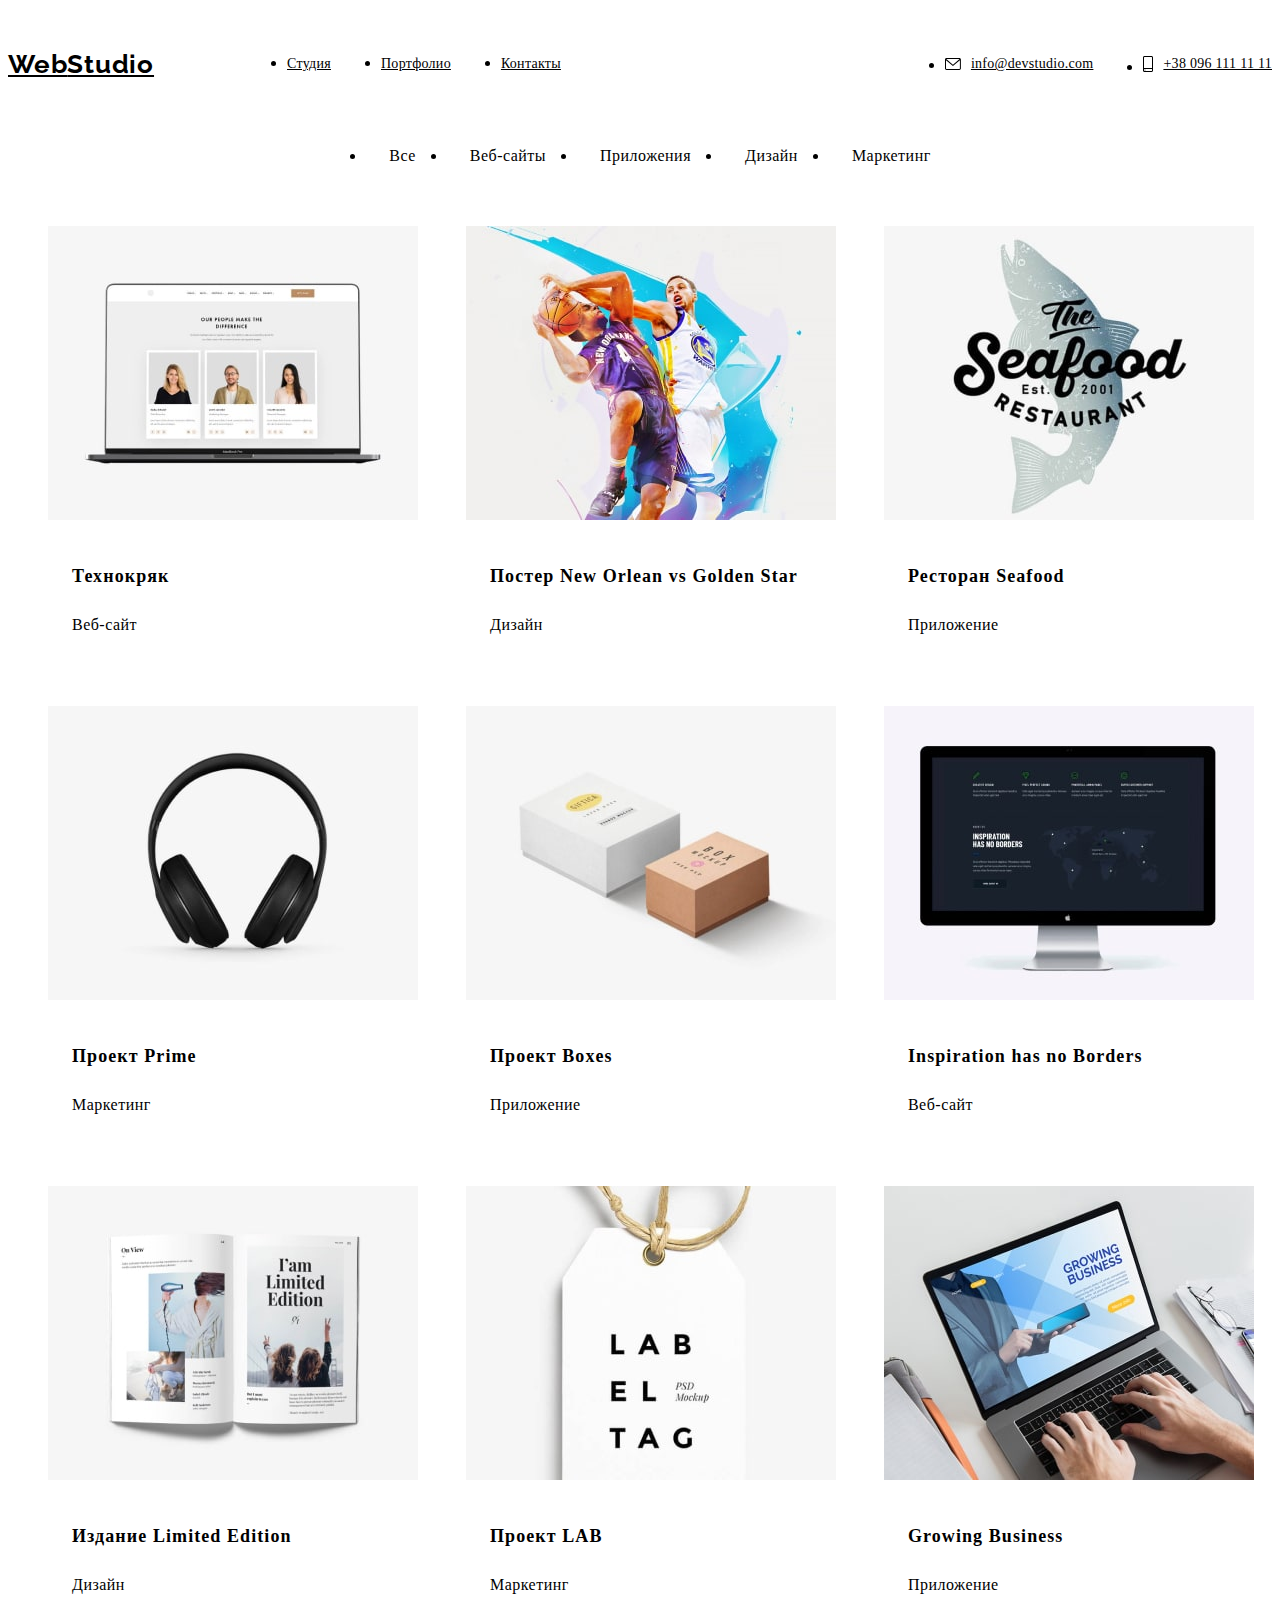
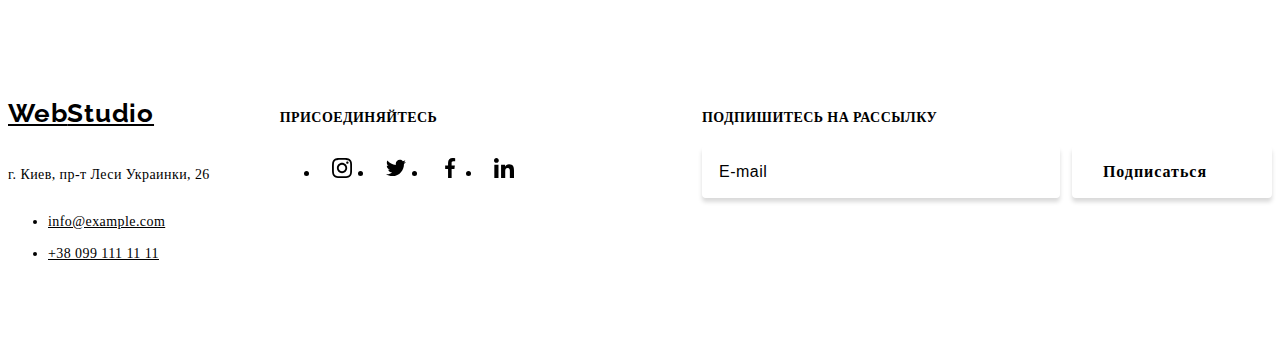
==== portfolio.html @ c26b5e35 "SASS" ====
<!DOCTYPE html>
<html lang="ru">
<head>
    <meta charset="UTF-8">
    <meta http-equiv="X-UA-Compatible" content="IE=edge">
    <meta name="viewport" content="width=device-width, initial-scale=1.0">
    <title>Document</title>
    <link rel="preconnect" href="https://fonts.googleapis.com">
    <link rel="preconnect" href="https://fonts.gstatic.com" crossorigin>
    <link href="https://fonts.googleapis.com/css2?family=Raleway:wght@700&family=Roboto:wght@400;500;700;900&display=swap"
        rel="stylesheet">
    <link href="https://cdnjs.cloudflare.com/ajax/libs/modern-normalize/1.1.0/modern-normalize.min.css"
        integrity="sha512-wpPYUAdjBVSE4KJnH1VR1HeZfpl1ub8YT/NKx4PuQ5NmX2tKuGu6U/JRp5y+Y8XG2tV+wKQpNHVUX03MfMFn9Q=="
        crossorigin="anonymous" referrerpolicy="no-referrer" rel="stylesheet"/>
    <link rel="stylesheet" href="./css/styles.css">
</head>
<body>
    <!--                header portfolio                  -->
    <header class="page-header">
        <div class="container main-nav">
            <nav class="nav">
                <a class="logo link" href="./index.html">Web<span class="logo-header">Studio</span></a>
                <ul class="site-nav list">
                    <li class="item">
                        <a href="./index.html" class="link site-nav-link">Студия</a>
                    </li>
                    <li class="item">
                        <a href="./portfolio.html" class="link site-nav-link current">Портфолио</a>
                    </li>
                    <li class="item">
                        <a href="" class="link site-nav-link">Контакты</a>
                    </li>
                </ul>
            </nav>
            <ul class="contact list">
                <li class="item">
                    <a href="mailto:info@devstudio.com" class="contact-link link">
                        <svg class="contact-icon" width="16" height="12">
                            <use href="./images/icons.svg#icon-envelope"></use>
                        </svg> info@devstudio.com
                    </a>
                </li>
                <li class="item">
                    <a href="tel:+380961111111" class="contact-link link">
                        <svg class="contact-icon" width="10" height="16">
                            <use href="./images/icons.svg#icon-smartphone"></use>
                        </svg> +38 096 111 11 11
                    </a>
                </li>
            </ul>
        </div>
    </header>
    <!--                   portfolio                       -->
    <main>
        <section class="section portfolio">
            <div class="container btn">
            <ul class="buttons-list list">
                <li class="buttons-item">
                    <button type="button" class="button">Все</button>
                </li>
                <li class="buttons-item">
                    <button type="button" class="button">Веб-сайты</button>
                </li>
                <li class="buttons-item">
                    <button type="button" class="button">Приложения</button>
                </li>
                <li class="buttons-item">
                    <button type="button" class="button">Дизайн</button>
                </li>
                <li class="buttons-item">
                    <button type="button" class="button">Маркетинг</button>
                </li>
            </ul>
            <ul class="portfolio-list list">
                <li class="portfolio-item">
                    <div class="portfolio-thumb">
                        <img class="photo-portfolio" src="./images/portfolio-img-1.jpg" alt="открыт сайт на экране ноутбука" width="370"
                            height="294">
                        <p class="portfolio-label">Технокряк это современная площадка 
                            распространения коронавируса. Компании используют эту платформу 
                            для цифрового шпионажа и атак на защищённые сервера конкурентов.</p>
                    </div>
                    <div class="portfolio-card">
                        <h3 class="portfolio-title">Технокряк</h3>
                        <p class="portfolio-text">Веб-сайт</p>
                    </div>
                </li>
                <li class="portfolio-item">
                    <div class="portfolio-thumb">
                        <img class="photo-portfolio" src="./images/portfolio-img-2.jpg" alt="игра в баскетбол" width="370" height="294">
                        <p class="portfolio-label">Технокряк это современная площадка
                            распространения коронавируса. Компании используют эту платформу
                            для цифрового шпионажа и атак на защищённые сервера конкурентов.</p>
                    </div>
                    <div class="portfolio-card">
                        <h3 class="portfolio-title">Постер New Orlean vs Golden Star</h3>
                        <p class="portfolio-text">Дизайн</p>
                    </div>
                </li>
                <li class="portfolio-item">
                    <div class="portfolio-thumb">
                        <img class="photo-portfolio" src="./images/portfolio-img-3.jpg" alt="логотип ресторана" width="370" height="294">
                        <p class="portfolio-label">Технокряк это современная площадка
                            распространения коронавируса. Компании используют эту платформу
                            для цифрового шпионажа и атак на защищённые сервера конкурентов.</p>
                    </div>
                    <div class="portfolio-card">
                        <h3 class="portfolio-title">Ресторан Seafood</h3>
                        <p class="portfolio-text">Приложение</p>
                    </div>
                </li>
                <li class="portfolio-item">
                    <div class="portfolio-thumb">
                        <img class="photo-portfolio" src="./images/portfolio-img-4.jpg" alt="наушники" width="370" height="294">
                        <p class="portfolio-label">Технокряк это современная площадка
                            распространения коронавируса. Компании используют эту платформу
                            для цифрового шпионажа и атак на защищённые сервера конкурентов.</p>
                    </div>
                    <div class="portfolio-card">
                        <h3 class="portfolio-title">Проект Prime</h3>
                        <p class="portfolio-text">Маркетинг</p>
                    </div>
                </li>
                <li class="portfolio-item">
                    <div class="portfolio-thumb">
                        <img class="photo-portfolio" src="./images/portfolio-img-5.jpg" alt="два бокса" width="370" height="294">
                        <p class="portfolio-label">Технокряк это современная площадка
                            распространения коронавируса. Компании используют эту платформу
                            для цифрового шпионажа и атак на защищённые сервера конкурентов.</p>
                    </div>
                    <div class="portfolio-card">
                        <h3 class="portfolio-title">Проект Boxes</h3>
                        <p class="portfolio-text">Приложение</p>
                    </div>
                </li>
                <li class="portfolio-item">
                    <div class="portfolio-thumb">
                        <img class="photo-portfolio" src="./images/portfolio-img-6.jpg" alt="монитор компьютера" width="370" height="294">
                        <p class="portfolio-label">Технокряк это современная площадка
                            распространения коронавируса. Компании используют эту платформу
                            для цифрового шпионажа и атак на защищённые сервера конкурентов.</p>
                    </div>
                    <div class="portfolio-card">
                        <h3 class="portfolio-title">Inspiration has no Borders</h3>
                        <p class="portfolio-text">Веб-сайт</p>
                    </div>
                </li>
                <li class="portfolio-item">
                    <div class="portfolio-thumb">
                        <img class="photo-portfolio" src="./images/portfolio-img-7.jpg" alt="разворот журнала" width="370" height="294">
                        <p class="portfolio-label">Технокряк это современная площадка
                            распространения коронавируса. Компании используют эту платформу
                            для цифрового шпионажа и атак на защищённые сервера конкурентов.</p>
                    </div>
                   <div class="portfolio-card">
                        <h3 class="portfolio-title">Издание Limited Edition</h3>
                        <p class="portfolio-text">Дизайн</p>
                   </div>
                </li>
                <li class="portfolio-item">
                    <div class="portfolio-thumb">
                        <img class="photo-portfolio" src="./images/portfolio-img-8.jpg" alt="бирка" width="370" height="294">
                        <p class="portfolio-label">Технокряк это современная площадка
                            распространения коронавируса. Компании используют эту платформу
                            для цифрового шпионажа и атак на защищённые сервера конкурентов.</p>
                    </div>
                    <div class="portfolio-card">
                        <h3 class="portfolio-title">Проект LAB</h3>
                        <p class="portfolio-text">Маркетинг</p>
                    </div>
                </li>
                <li class="portfolio-item">
                    <div class="portfolio-thumb">
                        <img class="photo-portfolio" src="./images/portfolio-img-9.jpg" alt="работа на ноутбуке" width="370" height="294">
                        <p class="portfolio-label">Технокряк это современная площадка
                            распространения коронавируса. Компании используют эту платформу
                            для цифрового шпионажа и атак на защищённые сервера конкурентов.</p>
                    </div>
                    <div class="portfolio-card">
                        <h3 class="portfolio-title">Growing Business</h3>
                        <p class="portfolio-text">Приложение</p>
                   </div>
                </li>
            </ul>
            </div>
        </section>
    </main>
    <!--                  footer                      -->
    <footer class="footer">
        <div class="container footer-container">
            <div class="footer-box">
                <a href="./index.html" class="logo footers link">Web<span class="logo-footer">Studio</span></a>
                <address class="address">
                    <p>г. Киев, пр-т Леси Украинки, 26</p>
                    <ul class="list">
                        <li class="address-item">
                            <a href="mailto:info@example.com" class="link"> info@example.com</a>
                        </li>
                        <li class="address-item">
                            <a href="tel:+380991111111" class="link"> +38 099 111 11 11</a>
                        </li>
                    </ul>
                </address>
            </div>
            <div>
                <h3 class="footer-title">присоединяйтесь</h3>
                <ul class="footer-list list">
                    <li class="footer-item">
                        <a href="" class="footer-link link">
                            <svg class="footer-icon">
                                <use href="./images/icons.svg#icon-instagram"></use>
                            </svg>
                        </a>
                    </li>
                    <li class="footer-item">
                        <a href="" class="footer-link link">
                            <svg class="footer-icon">
                                <use href="./images/icons.svg#icon-twitter"></use>
                            </svg>
                        </a>
                    </li>
                    <li class="footer-item">
                        <a href="" class="footer-link link">
                            <svg class="footer-icon">
                                <use href="./images/icons.svg#icon-facebook"></use>
                            </svg>
                        </a>
                    </li>
                    <li class="footer-item">
                        <a href="" class="footer-link link">
                            <svg class="footer-icon">
                                <use href="./images/icons.svg#icon-linkedin"></use>
                            </svg>
                        </a>
                    </li>
                </ul>
            </div>
            <div class="footer-form">
                <h3 class="footer-title">Подпишитесь на рассылку</h3>
                <form class="footer-mail-form">
                    <label for="mail">
                        <input type="email" name="mail" id="mail" placeholder="E-mail" class="footer-input">
                    </label>
                    <button type="submit" class="hero-button btn-send">Подписаться
                        <svg class="footer-mail-icon">
                            <use href="./images/icons.svg#icon-send"></use>
                        </svg>
                    </button>
                </form>
            </div>
        </div>
    </footer>

    <script src="./js/modal.js"></script>
</body>
</html>
---- css/styles.css ----
/*          my reset list             */





/* ------------------- main-nav ------------------- */

.page-header{
    border-bottom: 1px solid var(--line-color);
}

.main-nav{
    display: flex;
}

.nav{
    display: flex;
    align-items: center;
}
 
/* -------------------logo styles------------------- */

.logo{
    color: var(--accent-color);
    font-family: Raleway;
    font-weight: 700;
    font-size: 26px;
    line-height: 1.19;
    letter-spacing: 0.03em;
}

.nav .logo {
   margin-right: 93px; 
}

.logo-header{
    color: var(--logo-header-color);
}

/* --------------------site nav----------------------*/

.site-nav{
    display: flex;
}

.site-nav .item:not(:last-child){
    margin-right: 50px;
}

.site-nav-link{
    position: relative;
    display: block;
    padding-top: 32px;
    padding-bottom: 32px;

    color: var(--main-title-color);
    font-weight: 500;
    font-size: 14px;
    line-height: 1.14;
    letter-spacing: 0.02em;
    transition: color 250ms cubic-bezier(0.4, 0, 0.2, 1);
}

.site-nav-link:hover, 
.site-nav-link:focus{
    color:var(--accent-color);

}

.current::after{
    content: "";
    width: 100%;
    height: 4px;
    display: block;
    position: absolute;
    background-color: var(--accent-color);
    border-radius: 2px;
    bottom: 0;
    
}
/* --------------------contact------------------- */

.contact{
    display: flex;
    margin-left: auto;
}

.contact .item + .item{
    margin-left: 50px;
}
.contact-link{
    display: flex;
    align-items: center;
    /* display: block; */
    padding-top: 32px;
    padding-bottom: 32px;
    /* text-align: center; */

    color: var(--main-text-color);
    font-weight: 500;
    font-size: 14px;
    line-height: 1.14;
    letter-spacing: 0.02em;
    transition: color 250ms cubic-bezier(0.4, 0, 0.2, 1);
}

.contact-link:hover, 
.contact-link:focus{
    color:var(--accent-color);
}

.contact-icon{
    display: block;
    fill: currentColor;
    margin-right: 10px;
    transition: color 250ms cubic-bezier(0.4, 0, 0.2, 1);
}

.contact-icon:hover,
.contact-icon:focus{
    color:var(--accent-color);
}

/*--------------------Hero-------------------------- */

.hero{
    background-color:var(--hero-footer-background-color);
    background-image: linear-gradient(
        rgba(47, 48, 58, 0.4),
        rgba(47, 48, 58, 0.4)), 
        url(../images/Img-hero.jpg); 
    background-repeat: no-repeat;
    background-position: center;
    background-size: cover;
    text-align: center;
    padding-top: 200px;
    padding-bottom: 200px;
    max-width: 1600px;
    margin-left: auto;
    margin-right: auto;
}

.hero-title{
    font-weight: 900;
    font-size: 44px;
    line-height: 1.36;
    letter-spacing: 0.06em;
    text-transform: uppercase;
    color: var(--hero-title-color);
    width: 696px;
    margin: 0 auto;
    margin-bottom: 30px;
}

.hero-button{
    font-family: inherit;
    font-weight: 700;
    font-size: 16px;
    line-height: 1.87;
    letter-spacing: 0.06em;
    text-align: center;
    color: var(--second-text-color);
    background: var(--accent-color);
    box-shadow: 0px 4px 4px rgba(0, 0, 0, 0.15);
    border-radius: 4px;
    border: 1px solid transparent;
    min-width: 200px;
    padding: 10px 32px;
    transition: background-color 250ms cubic-bezier(0.4, 0, 0.2, 1);
}

.button, .hero-button{
    cursor: pointer;
}

.hero-button:hover,
.hero-button:focus{
    background-color: #188CE8;
}


/*--------------section benefits (преимущества)---------------- */

.visually-hidden {
    position: absolute;
    white-space: nowrap;
    width: 1px;
    height: 1px;
    overflow: hidden;
    border: 0;
    padding: 0;
    clip: rect(0, 0, 0, 0);
    clip-path: inset(50%);
    margin: -1px;
}

.benefit-list{
    display: flex;
    margin-left: -30px;
}

.benefit-item{
    flex-basis: calc(100%/4 - 30px);
    margin-left: 30px;
}

/* .benefit-item:not(:last-child){
    margin-right: 30px;
} */

.benefit-box{
    display: flex;
    align-items: center;
    justify-content: center;
    max-width: 100%;
    height: 120px;
    
    background: var(--second-background-color);
    border-radius: 4px;
    margin-bottom: 30px;
}

.benefit-icon{
    width: 70px;
    height: 70px;
}

.benefit-title{
    font-weight: 700;
    font-size: 14px;
    line-height: 1.14;
    letter-spacing: 0.03em;
    text-transform: uppercase;
    color: var(--main-title-color);
    margin-bottom: 10px;
}

.benefit-text{
    font-size: 14px;
    line-height: 1.71;
    letter-spacing: 0.03em;
    color: var(--main-text-color);
}

/*----------------------чем занимаемся-------------------- */
.section-work{
    padding-top: 0;
}
.title{
    font-weight: 700;
    font-size: 36px;
    line-height: 1.16;
    text-align: center;
    letter-spacing: 0.03em;
    color: var(--main-title-color);
    margin-bottom: 50px;
}

.work-list{
    display: flex;
    margin-left: -30px;
}

.work-list .item{
    flex-basis: calc(100%/3 - 30px);
    margin-left: 30px;
}

/* .work-list .item + .item{
    margin-left: 30px;
} */

.photo-work{
    display: block;
    max-width: 100%;
}

.work-thumb{
    position: relative;
}

.label-work{
    position: absolute;
    bottom: 0;
    left: 0;

    display: flex;
    font-weight: 700;
    font-size: 14px;
    line-height: 1.14;
    letter-spacing: 0.03em;
    text-transform: uppercase;
    width: 100%;
    height: 70px;
    align-items: center;
    justify-content: center;

    color: var(--second-text-color);
    background-color: rgba(47, 48, 58, 0.8);
    
}

/*----------------------section our team--------------------- */

.team{
    background-color: var(--second-background-color);
}

.team-list{
    display: flex;
    margin-left: -30px;
}
.team-list .item{
    flex-basis: calc(100%/4 - 30px);
    margin-left: 30px;
    /* flex-basis: 270px; */
    background-color: var(--main-background-color);
    box-shadow: 0px 1px 3px rgba(0, 0, 0, 0.12), 
    0px 1px 1px rgba(0, 0, 0, 0.14), 
    0px 2px 1px rgba(0, 0, 0, 0.2);
    border-radius: 0px 0px 4px 4px;
}

/* .team-list .item + .item{
    margin-left: 30px;
} */

.photo-team{
    display: block;
    max-width: 100%;
}

.team-card{
    display: block;
    padding: 30px 15px;
    border: 1px solid var(--border-card-color);
    border-top: none;
}

.team-title{
    font-weight: 500;
    font-size: 16px;
    line-height: 1.18;
    text-align: center;
    letter-spacing: 0.03em;
    color: var(--main-title-color);
    margin-bottom: 10px;
}

.team-text{
    font-size: 16px;
    line-height: 1.18;
    text-align: center;
    letter-spacing: 0.03em;
    color: var(--main-text-color);
    margin-bottom: 16px;
}

.social-list{
    display: flex;
    align-items: center;
    justify-content: center;
}

.social-item{
    display: flex;
}

.social-item:not(:last-child){
    margin-right: 10px;
}

.social-link{
    display: flex;
    align-items: center;
    justify-content: center;
    width: 44px;
    height: 44px;
    background-color: var(--main-background-color);
    color: var(--icon-link-color);
    border-radius: 50%;
    transition: background-color 250ms cubic-bezier(0.4, 0, 0.2, 1);
}

.social-link:hover, 
.social-link:focus{
    background-color:var(--accent-color);
}

.social-icon{
    display: block;
    fill: currentColor;
    width: 20px;
    height: 20px;
    transition: color 250ms cubic-bezier(0.4, 0, 0.2, 1);
}

.social-link:hover .social-icon, 
.social-link:focus .social-icon{
    color: var(--second-text-color);
}

/*------------------------clients------------------------*/

.client-list{
    display: flex;
}

.client-item:not(:last-child){
    margin-right: 30px;
}

.client-link{
    box-sizing: border-box;
    display: flex;
    align-items: center;
    justify-content: center;
    width: 170px;
    height: 92px;
    
    color: var(--icon-link-color);
    border: 1px solid var(--icon-link-color);
    border-radius: 4px;
    transition: border-color 250ms cubic-bezier(0.4, 0, 0.2, 1);
}

.client-link:hover, 
.client-link:focus{
    border-color: var(--accent-color);
}

.client-icon{
    display: block;
    width: 106px;
    height: 60px;
    fill: currentColor;
    transition: color 250ms cubic-bezier(0.4, 0, 0.2, 1);
}

.client-link:hover .client-icon, 
.client-link:focus .client-icon{
    color: var(--accent-color);
}

/*------------------------portfolio--------------------- */

.buttons-list{
    display: flex;
    justify-content: center;
    margin-bottom: 50px;
}

.buttons-item + .buttons-item{
    margin-left: 8px;
}

.button{
    display: inline-block;
    font-family: inherit;
    font-weight: 500;
    font-size: 16px;
    line-height: 1.62;
    text-align: center;
    letter-spacing: 0.03em;
    color: var(--main-title-color);
    background: var(--second-background-color);
    border-radius: 4px;
    padding: 6px 22px;
    border: 1px solid transparent;
    transition: color 250ms cubic-bezier(0.4, 0, 0.2, 1), 
    background-color 250ms cubic-bezier(0.4, 0, 0.2, 1),
    box-shadow 250ms cubic-bezier(0.4, 0, 0.2, 1);
    
}

.button:hover,
.button:focus{
    color: var(--second-text-color);
    background-color: var(--accent-color);
    box-shadow: 0px 3px 1px rgba(0, 0, 0, 0.1), 
    0px 1px 2px rgba(0, 0, 0, 0.08), 
    0px 2px 2px rgba(0, 0, 0, 0.12);
}

.portfolio-list{
    display: flex;
    flex-wrap: wrap;
    margin-left: -30px;
    margin-bottom: -30px;
}

.portfolio-item{
    box-sizing: border-box;
    display: block;
    flex-basis: calc(100%/3 - 30px);
    margin-left: 30px;
    margin-bottom: 30px;

    background-color: var(--main-background-color);
    transition: box-shadow 250ms cubic-bezier(0.4, 0, 0.2, 1);
    
}

.portfolio-item:hover,
.portfolio-item:focus{
    box-shadow: 0px 1px 1px rgba(0, 0, 0, 0.12), 
    0px 4px 4px rgba(0, 0, 0, 0.06), 
    1px 4px 6px rgba(0, 0, 0, 0.16);
}

.photo-portfolio{
    display: block;
    /* width: 370px; */
    max-width: 100%;
}
/* .portfolio-item:nth-child(3n){
    margin-right: 0;
}

.portfolio-item:nth-last-child(-n+3){
    margin-bottom: 0;
} */

.portfolio-card{
    display: block;
    padding: 20px 24px;
    border: 1px solid var(--border-card-color);
    border-top: none;
}

.portfolio-title{
    font-weight: 700;
    font-size: 18px;
    line-height: 2.00;
    letter-spacing: 0.06em;
    color: var(--main-title-color);
    margin-bottom: 4px;
}

.portfolio-text{
    font-size: 16px;
    line-height: 1.87;
    letter-spacing: 0.03em;
    color: var(--main-text-color);
}

.portfolio-thumb{
    position: relative;
    overflow: hidden;

}

.portfolio-label{
    position: absolute;
    top: 0;
    left: 0;
    
    width: 100%;
    height: 100%;
    padding: 63px 24px;

    font-weight: 400px;
    font-size: 18px;
    line-height: 1.56;
    letter-spacing: 0.03em;

    color: var(--second-text-color);
    background-color: rgba(33, 150, 243, 0.9);
    transform: translateY(100%);
    transition: transform 250ms cubic-bezier(0.4, 0, 0.2, 1);

}

.portfolio-item:hover .portfolio-label,
.portfolio-item:focus .portfolio-label{
    transform: translateY(0);

}

/*-------------------------footer------------------------- */
.footer{
    padding-top: 60px;
    padding-bottom: 60px;
    background-color: var(--hero-footer-background-color);
}

.footer-container{
    display: flex;
    align-items: baseline;
}

.footer-box{
    margin-right: 70px;
}

.logo.footers{
    display: inline-block;
    margin-bottom: 20px;
}

.logo-footer{
    color: var(--logo-footer-color);
}

.address{
    font-style: normal;
    font-weight: 400;
    font-size: 14px;
    line-height: 1.71;
    letter-spacing: 0.03em;
    color: var(--second-text-color);
}

.address-item .link{
    display: inline-block;
    font-weight: 400;
    font-size: 14px;
    line-height: 1.71;
    letter-spacing: 0.03em;
    color: var(--mail-tel-footer-color);
    margin-top: 9px;
    transition: color 250ms cubic-bezier(0.4, 0, 0.2, 1);
}

.address-item .link:hover,
.address-item .link:focus{
    color: var(--accent-color);
}

.footer-title{
    font-weight: 700;
    font-size: 14px;
    line-height: 16px;
    letter-spacing: 0.03em;
    text-transform: uppercase;
    color: var(--second-text-color);
    margin-bottom: 20px;
}

.footer-list{
    display: flex;
}

.footer-item:not(:last-child){
    margin-right: 10px;
}

.footer-link{
    display: flex;
    align-items: center;
    justify-content: center;
    width: 44px;
    height: 44px;
    border-radius: 50%;
    background-color: rgba(255, 255, 255, 0.1);
    color: var(--second-text-color);
    transition: background-color 250ms cubic-bezier(0.4, 0, 0.2, 1);

}

.footer-link:hover,
.footer-link:focus{
    background-color: var(--accent-color);
}

.footer-icon{
    display: block;
    width: 20px;
    height: 20px;
    fill: currentColor;
}

.footer-form{
    margin-left: auto;
}

.footer-mail-form{
    display: flex;
    align-items: center;
    justify-content: center;

}

.footer-input{
    display: flex;
    align-items: center;
    box-sizing: border-box;
    min-width: 358px;
    padding: 15px 16px;
    /* outline: none; */
    font-weight: 400;
    font-size: 16px;
    line-height: 1.25;
    letter-spacing: 0.03em;
    color: var(--logo-footer-color);

    background-color: transparent;
    border: 1px solid rgba(255, 255, 255, 0.3);
    border-radius: 4px;
    box-shadow: 0px 4px 4px rgba(0, 0, 0, 0.15);
    transition: border-color 250ms cubic-bezier(0.4, 0, 0.2, 1);
}

.footer-input::placeholder{
    font-weight: 400;
    font-size: 16px;
    line-height: 1.25;
    letter-spacing: 0.03em;
    color: var(--mail-tel-footer-color);

}

.footer-input:focus{
    outline: none;
    border-color: var(--accent-color);
}

.btn-send{
    display: flex;
    align-items: center;
    justify-content: center;
    
    padding: 10px 28px;
    margin-left: 12px;
}

.footer-mail-icon{
    display: block;
    width: 24px;
    height: 24px;
    fill: currentColor;
    
    margin-left: 10px;

}

/* ------------- modal window ---------------------- */

.backdrop{
    position: fixed;
    top: 0;
    left: 0;
    
    width: 100vw;
    height: 100vh;
    background-color: rgba(0, 0, 0, 0.2);
    opacity: 1;
    visibility: visible;
    transition: opacity 350ms cubic-bezier(0.4, 0, 0.2, 1), 
    visibility 350ms cubic-bezier(0.4, 0, 0.2, 1);

}

.is-hidden{
    visibility: hidden;
    opacity: 0;
    pointer-events: none;
}

.backdrop.is-hidden .modal{
    opacity: 0;
    transform: translate(-50%, -50%) scale(0.8);
   
}

.modal{
    position: absolute;
    top: 50%;
    left: 50%;
    transform: translate(-50%, -50%) scale(1);
    transition: transform 300ms cubic-bezier(0.4, 0, 0.2, 1), 
    opacity 350ms cubic-bezier(0.4, 0, 0.2, 1), 
    visibility 350ms cubic-bezier(0.4, 0, 0.2, 1);
    opacity: 1;
    visibility: visible;

    width: 528px;
    min-height: 581px;
    
    background-color: var(--main-background-color);
    box-shadow: 0px 1px 3px rgba(0, 0, 0, 0.12), 
    0px 1px 1px rgba(0, 0, 0, 0.14), 
    0px 2px 1px rgba(0, 0, 0, 0.2);
    border-radius: 4px;

}

.btn-close{
    position: absolute;
    top: 8px;
    right: 8px;

    display: flex;
    align-items: center;
    justify-content: center;
    width: 30px;
    height: 30px;
    color: #000000;
    background-color: transparent;
    border: 1px solid rgba(0, 0, 0, 0.1);
    border-radius: 50%;
    box-sizing: border-box;

}

.modal-close-icon{
    display: block;
    width: 18px;
    height: 18px;
    fill: currentColor;
    cursor: pointer;
    transition: fill 250ms cubic-bezier(0.4, 0, 0.2, 1);

}

.btn-close:hover .modal-close-icon, 
.btn-close:focus .modal-close-icon{
    fill: var(--accent-color);
}

.modal-form{
    padding: 40px;

}

.form-title{
    display: block;
    font-weight: 700;
    font-size: 20px;
    line-height:1.15;
    text-align: center;
    letter-spacing: 0.03em;
    color: var(--main-title-color);
    margin-bottom: 12px;
}

.form-field{
    display: flex;
    flex-direction: column;
    margin-bottom: 10px;

}

.form-input-wrap{
    position: relative;
    
}

.form-field label{
    margin: 0;
    margin-bottom: 5px;
    padding: 0;
    font-weight: 400;
    font-size: 12px;
    line-height: 1.17;
    letter-spacing: 0.01em;
    color: var(--main-text-color);

}

.form-input-wrap input{
    margin: 0;
    padding: 11px 42px;
    width: 100%;
    font-weight: 400;
    font-size: 12px;
    line-height: 1.17;
    letter-spacing: 0.01em;
    color: var(--main-text-color);
    
    border: 1px solid rgba(33, 33, 33, 0.2);
    border-radius: 4px;
    transition: border-color 250ms cubic-bezier(0.4, 0, 0.2, 1);
}

.form-input-wrap input:focus, 
.form-field textarea:focus{
    outline: none;
    border-color: var(--accent-color);
}

.form-icon{
    position: absolute;
    top: 50%;
    left: 12px;
    transform: translateY(-50%);
    display: block;
    width: 18px;
    height: 18px;
    transition: fill 250ms cubic-bezier(0.4, 0, 0.2, 1);
}

.form-input-wrap input:focus + .form-icon{
    fill: var(--accent-color);
}

.form-field textarea{
    padding: 12px 16px;
    margin: 0;
    resize: none;
    font-weight: 400;
    font-size: 12px;
    line-height: 1.17;
    letter-spacing: 0.01em;
    color: var(--main-text-color);

    border: 1px solid rgba(33, 33, 33, 0.2);
    box-sizing: border-box;
    border-radius: 4px;
    transition: border-color 250ms cubic-bezier(0.4, 0, 0.2, 1);
}

.form-field textarea::placeholder{
    font-weight: normal;
    font-size: 12px;
    line-height: 1.17;
    letter-spacing: 0.01em;
    color: rgba(117, 117, 117, 0.5);
}  

.form-comment{
    margin-bottom: 20px;
}
.form-check{
    margin-bottom: 30px;
}

.check-text{
    display: flex;
    align-items: center;
    font-weight: 400;
    font-size: 14px;
    line-height: 1.71;
    letter-spacing: 0.03em;
    color: var(--main-text-color);
    margin-left: 7px;
}

.link-agreement{
    padding: 0;
    margin: 0 4px;
    font-weight: 400;
    font-size: 14px;
    line-height: 1.71;
    letter-spacing: 0.03em;
    color: var(--accent-color);

}

.check-item{
    display: flex;
    align-items: center;
    justify-content: center;

    width: 16px;
    height: 15px;
    border: 2px solid var(--main-title-color);
    border-radius: 2px;
    margin-right: 7px;

    transition: background-color 250ms cubic-bezier(0.4, 0, 0.2, 1);
}

.check-icon{
    fill: var(--second-text-color);
    width: 16px;
    height: 15px;
}

.input-check:checked + .check-text .check-item{
    background-color: var(--accent-color);
    border: none;
}
.button-send{
    display: block;
    margin: 0 auto;
}
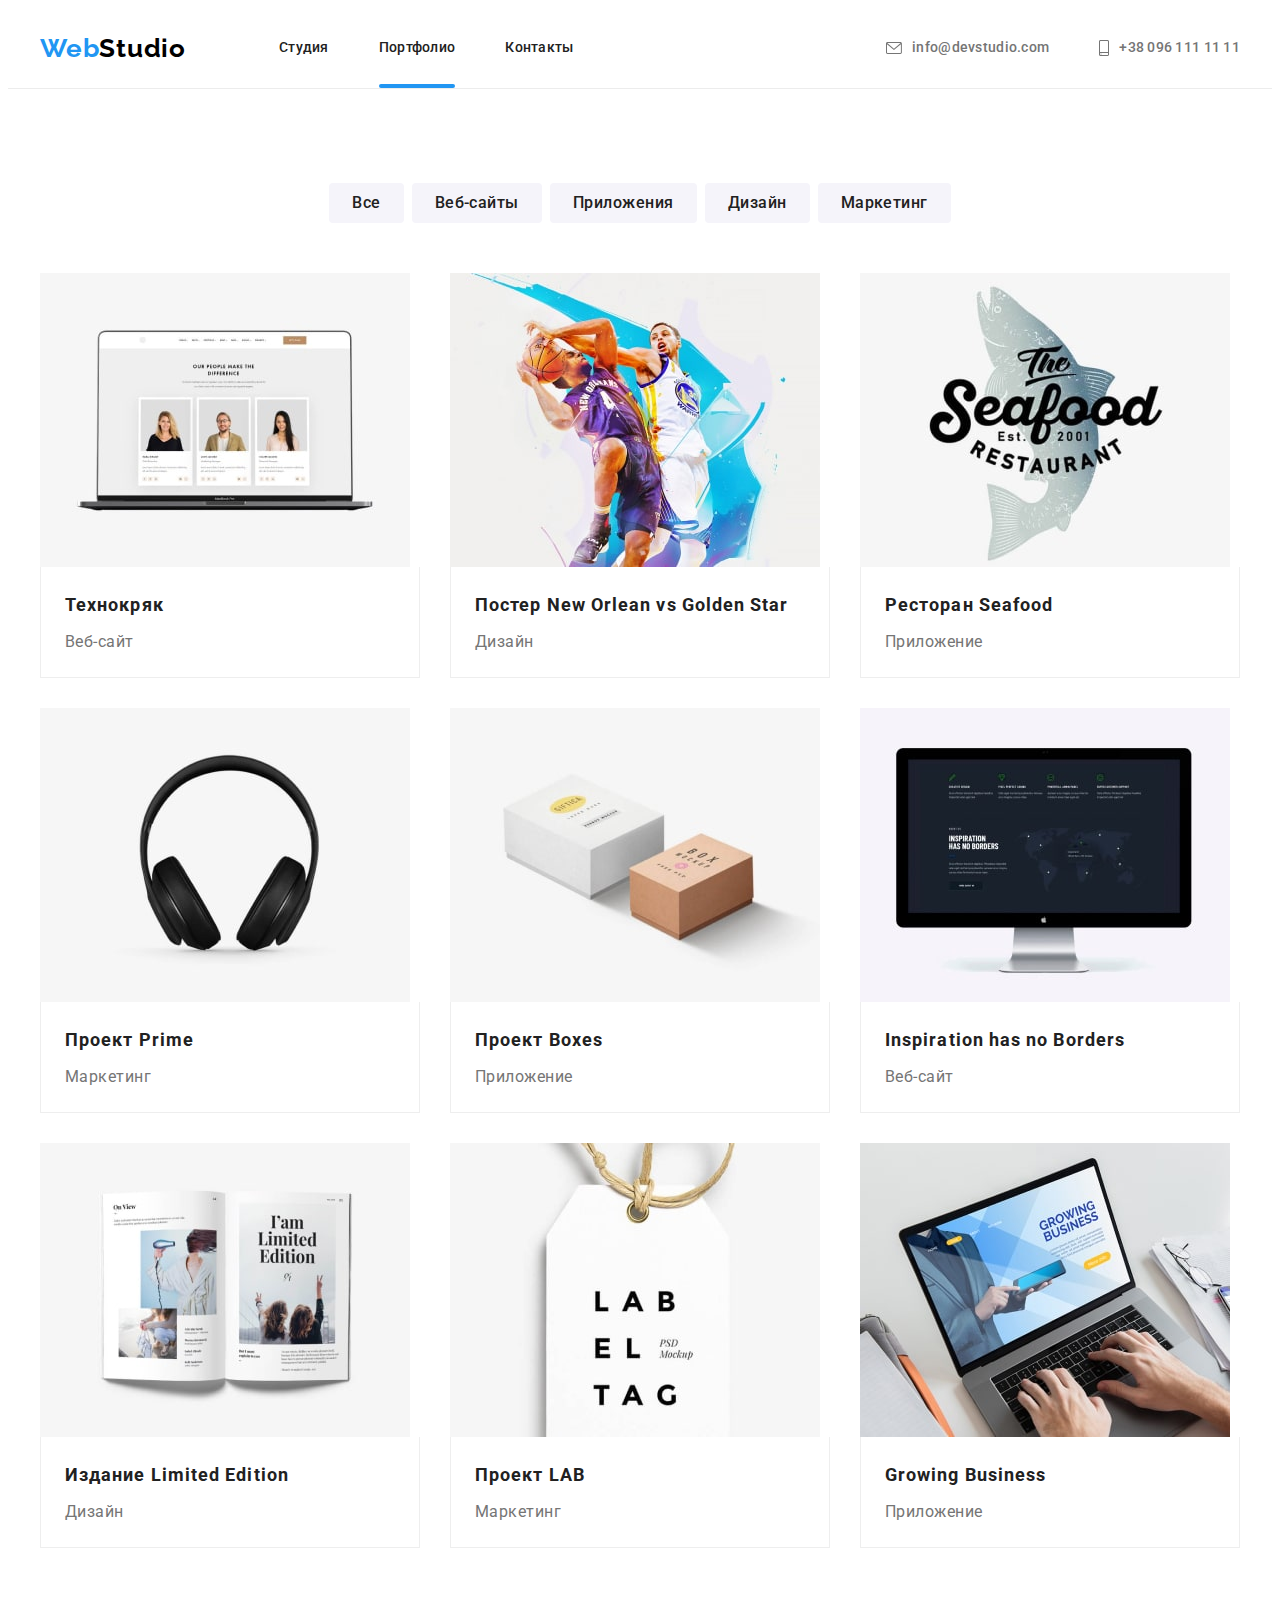
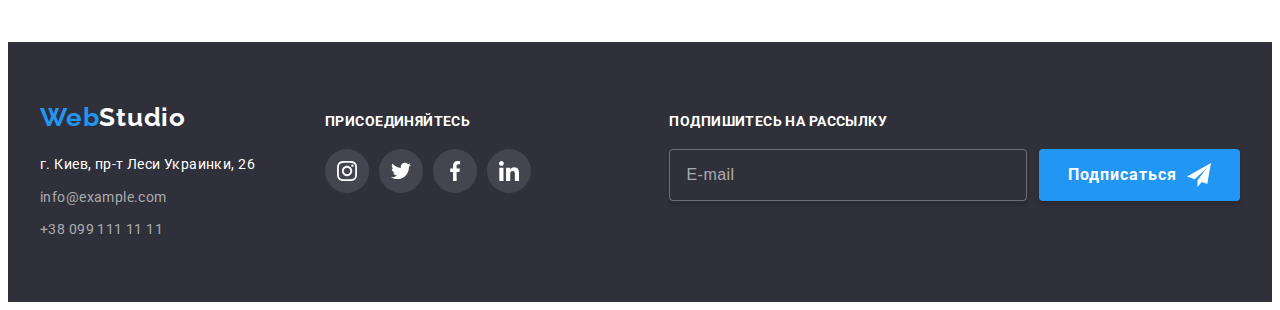
==== commit dfb345d3: "разделяет на компоненты Sass" ====
--- a/portfolio.html
+++ b/portfolio.html
@@ -12,7 +12,7 @@
     <link href="https://cdnjs.cloudflare.com/ajax/libs/modern-normalize/1.1.0/modern-normalize.min.css"
         integrity="sha512-wpPYUAdjBVSE4KJnH1VR1HeZfpl1ub8YT/NKx4PuQ5NmX2tKuGu6U/JRp5y+Y8XG2tV+wKQpNHVUX03MfMFn9Q=="
         crossorigin="anonymous" referrerpolicy="no-referrer" rel="stylesheet"/>
-    <link rel="stylesheet" href="./css/styles.css">
+    <link rel="stylesheet" href="./css/main.min.css">
 </head>
 <body>
     <!--                header portfolio                  -->
--- a/css/main.min.css
+++ b/css/main.min.css
@@ -0,0 +1,2 @@
+:root{--main-title-color:#212121;--hero-title-color:#FFFFFF;--main-text-color:#757575;--second-text-color:#FFFFFF;--accent-color:#2196F3;--logo-header-color: #000000;--logo-footer-color:#FFFFFF;--mail-tel-footer-color: rgba(255, 255, 255, 0.6);--main-background-color:#FFFFFF;--hero-footer-background-color:#2F303A;--second-background-color:#F5F4FA;--line-color:#ECECEC;--icon-link-color:#AFB1B8;--border-card-color:#EEEEEE}body{font-family:Roboto, sans-serif;background-color:var(--main-background-color);color:var(--main-title-color)}.list{list-style:none}.link{text-decoration:none}h1,h2,h3,h4,p,a,ul,li,span{margin:0;padding:0}.container{width:1200px;padding-left:15px;padding-right:15px;margin:0 auto}.section{padding-top:94px;padding-bottom:94px;margin-left:auto;margin-right:auto}.page-header{border-bottom:1px solid var(--line-color)}.main-nav{display:flex}.nav{display:flex;align-items:center}.logo{color:var(--accent-color);font-family:Raleway;font-weight:700;font-size:26px;line-height:1.19;letter-spacing:0.03em}.nav .logo{margin-right:93px}.logo-header{color:var(--logo-header-color)}.site-nav{display:flex}.site-nav .item:not(:last-child){margin-right:50px}.site-nav-link{position:relative;display:block;padding-top:32px;padding-bottom:32px;color:var(--main-title-color);font-weight:500;font-size:14px;line-height:1.14;letter-spacing:0.02em;transition:color 250ms cubic-bezier(0.4, 0, 0.2, 1)}.site-nav-link:hover,.site-nav-link:focus{color:var(--accent-color)}.current::after{content:"";width:100%;height:4px;display:block;position:absolute;background-color:var(--accent-color);border-radius:2px;bottom:0}.contact{display:flex;margin-left:auto}.contact .item+.item{margin-left:50px}.contact-link{display:flex;align-items:center;padding-top:32px;padding-bottom:32px;color:var(--main-text-color);font-weight:500;font-size:14px;line-height:1.14;letter-spacing:0.02em;transition:color 250ms cubic-bezier(0.4, 0, 0.2, 1)}.contact-link:hover,.contact-link:focus{color:var(--accent-color)}.contact-icon{display:block;fill:currentColor;margin-right:10px;transition:color 250ms cubic-bezier(0.4, 0, 0.2, 1)}.contact-icon:hover,.contact-icon:focus{color:var(--accent-color)}.hero{background-color:var(--hero-footer-background-color);background-image:linear-gradient(rgba(47,48,58,0.4), rgba(47,48,58,0.4)),url(../images/Img-hero.jpg);background-repeat:no-repeat;background-position:center;background-size:cover;text-align:center;padding-top:200px;padding-bottom:200px;max-width:1600px;margin-left:auto;margin-right:auto}.hero-title{font-weight:900;font-size:44px;line-height:1.36;letter-spacing:0.06em;text-transform:uppercase;color:var(--hero-title-color);width:696px;margin:0 auto;margin-bottom:30px}.hero-button{font-family:inherit;font-weight:700;font-size:16px;line-height:1.87;letter-spacing:0.06em;text-align:center;color:var(--second-text-color);background:var(--accent-color);box-shadow:0px 4px 4px rgba(0,0,0,0.15);border-radius:4px;border:1px solid transparent;min-width:200px;padding:10px 32px;transition:background-color 250ms cubic-bezier(0.4, 0, 0.2, 1)}.button,.hero-button{cursor:pointer}.hero-button:hover,.hero-button:focus{background-color:#188CE8}.visually-hidden{position:absolute;white-space:nowrap;width:1px;height:1px;overflow:hidden;border:0;padding:0;clip:rect(0, 0, 0, 0);clip-path:inset(50%);margin:-1px}.benefit-list{display:flex;margin-left:-30px}.benefit-item{flex-basis:calc(100%/4 - 30px);margin-left:30px}.benefit-box{display:flex;align-items:center;justify-content:center;max-width:100%;height:120px;background:var(--second-background-color);border-radius:4px;margin-bottom:30px}.benefit-icon{width:70px;height:70px}.benefit-title{font-weight:700;font-size:14px;line-height:1.14;letter-spacing:0.03em;text-transform:uppercase;color:var(--main-title-color);margin-bottom:10px}.benefit-text{font-size:14px;line-height:1.71;letter-spacing:0.03em;color:var(--main-text-color)}.section-work{padding-top:0}.title{font-weight:700;font-size:36px;line-height:1.16;text-align:center;letter-spacing:0.03em;color:var(--main-title-color);margin-bottom:50px}.work-list{display:flex;margin-left:-30px}.work-list .item{flex-basis:calc(100%/3 - 30px);margin-left:30px}.photo-work{display:block;max-width:100%}.work-thumb{position:relative}.label-work{position:absolute;bottom:0;left:0;display:flex;font-weight:700;font-size:14px;line-height:1.14;letter-spacing:0.03em;text-transform:uppercase;width:100%;height:70px;align-items:center;justify-content:center;color:var(--second-text-color);background-color:rgba(47,48,58,0.8)}.team{background-color:var(--second-background-color)}.team-list{display:flex;margin-left:-30px}.team-list .item{flex-basis:calc(100%/4 - 30px);margin-left:30px;background-color:var(--main-background-color);box-shadow:0px 1px 3px rgba(0,0,0,0.12),0px 1px 1px rgba(0,0,0,0.14),0px 2px 1px rgba(0,0,0,0.2);border-radius:0px 0px 4px 4px}.photo-team{display:block;max-width:100%}.team-card{display:block;padding:30px 15px;border:1px solid var(--border-card-color);border-top:none}.team-title{font-weight:500;font-size:16px;line-height:1.18;text-align:center;letter-spacing:0.03em;color:var(--main-title-color);margin-bottom:10px}.team-text{font-size:16px;line-height:1.18;text-align:center;letter-spacing:0.03em;color:var(--main-text-color);margin-bottom:16px}.social-list{display:flex;align-items:center;justify-content:center}.social-item{display:flex}.social-item:not(:last-child){margin-right:10px}.social-link{display:flex;align-items:center;justify-content:center;width:44px;height:44px;background-color:var(--main-background-color);color:var(--icon-link-color);border-radius:50%;transition:background-color 250ms cubic-bezier(0.4, 0, 0.2, 1)}.social-link:hover,.social-link:focus{background-color:var(--accent-color)}.social-icon{display:block;fill:currentColor;width:20px;height:20px;transition:color 250ms cubic-bezier(0.4, 0, 0.2, 1)}.social-link:hover .social-icon,.social-link:focus .social-icon{color:var(--second-text-color)}.client-list{display:flex}.client-item:not(:last-child){margin-right:30px}.client-link{box-sizing:border-box;display:flex;align-items:center;justify-content:center;width:170px;height:92px;color:var(--icon-link-color);border:1px solid var(--icon-link-color);border-radius:4px;transition:border-color 250ms cubic-bezier(0.4, 0, 0.2, 1)}.client-link:hover,.client-link:focus{border-color:var(--accent-color)}.client-icon{display:block;width:106px;height:60px;fill:currentColor;transition:color 250ms cubic-bezier(0.4, 0, 0.2, 1)}.client-link:hover .client-icon,.client-link:focus .client-icon{color:var(--accent-color)}.buttons-list{display:flex;justify-content:center;margin-bottom:50px}.buttons-item+.buttons-item{margin-left:8px}.button{display:inline-block;font-family:inherit;font-weight:500;font-size:16px;line-height:1.62;text-align:center;letter-spacing:0.03em;color:var(--main-title-color);background:var(--second-background-color);border-radius:4px;padding:6px 22px;border:1px solid transparent;transition:color 250ms cubic-bezier(0.4, 0, 0.2, 1),background-color 250ms cubic-bezier(0.4, 0, 0.2, 1),box-shadow 250ms cubic-bezier(0.4, 0, 0.2, 1)}.button:hover,.button:focus{color:var(--second-text-color);background-color:var(--accent-color);box-shadow:0px 3px 1px rgba(0,0,0,0.1),0px 1px 2px rgba(0,0,0,0.08),0px 2px 2px rgba(0,0,0,0.12)}.portfolio-list{display:flex;flex-wrap:wrap;margin-left:-30px;margin-bottom:-30px}.portfolio-item{box-sizing:border-box;display:block;flex-basis:calc(100%/3 - 30px);margin-left:30px;margin-bottom:30px;background-color:var(--main-background-color);transition:box-shadow 250ms cubic-bezier(0.4, 0, 0.2, 1)}.portfolio-item:hover,.portfolio-item:focus{box-shadow:0px 1px 1px rgba(0,0,0,0.12),0px 4px 4px rgba(0,0,0,0.06),1px 4px 6px rgba(0,0,0,0.16)}.photo-portfolio{display:block;max-width:100%}.portfolio-card{display:block;padding:20px 24px;border:1px solid var(--border-card-color);border-top:none}.portfolio-title{font-weight:700;font-size:18px;line-height:2.00;letter-spacing:0.06em;color:var(--main-title-color);margin-bottom:4px}.portfolio-text{font-size:16px;line-height:1.87;letter-spacing:0.03em;color:var(--main-text-color)}.portfolio-thumb{position:relative;overflow:hidden}.portfolio-label{position:absolute;top:0;left:0;width:100%;height:100%;padding:63px 24px;font-weight:400px;font-size:18px;line-height:1.56;letter-spacing:0.03em;color:var(--second-text-color);background-color:rgba(33,150,243,0.9);transform:translateY(100%);transition:transform 250ms cubic-bezier(0.4, 0, 0.2, 1)}.portfolio-item:hover .portfolio-label,.portfolio-item:focus .portfolio-label{transform:translateY(0)}.footer{padding-top:60px;padding-bottom:60px;background-color:var(--hero-footer-background-color)}.footer-container{display:flex;align-items:baseline}.footer-box{margin-right:70px}.logo.footers{display:inline-block;margin-bottom:20px}.logo-footer{color:var(--logo-footer-color)}.address{font-style:normal;font-weight:400;font-size:14px;line-height:1.71;letter-spacing:0.03em;color:var(--second-text-color)}.address-item .link{display:inline-block;font-weight:400;font-size:14px;line-height:1.71;letter-spacing:0.03em;color:var(--mail-tel-footer-color);margin-top:9px;transition:color 250ms cubic-bezier(0.4, 0, 0.2, 1)}.address-item .link:hover,.address-item .link:focus{color:var(--accent-color)}.footer-title{font-weight:700;font-size:14px;line-height:16px;letter-spacing:0.03em;text-transform:uppercase;color:var(--second-text-color);margin-bottom:20px}.footer-list{display:flex}.footer-item:not(:last-child){margin-right:10px}.footer-link{display:flex;align-items:center;justify-content:center;width:44px;height:44px;border-radius:50%;background-color:rgba(255,255,255,0.1);color:var(--second-text-color);transition:background-color 250ms cubic-bezier(0.4, 0, 0.2, 1)}.footer-link:hover,.footer-link:focus{background-color:var(--accent-color)}.footer-icon{display:block;width:20px;height:20px;fill:currentColor}.footer-form{margin-left:auto}.footer-mail-form{display:flex;align-items:center;justify-content:center}.footer-input{display:flex;align-items:center;box-sizing:border-box;min-width:358px;padding:15px 16px;font-weight:400;font-size:16px;line-height:1.25;letter-spacing:0.03em;color:var(--logo-footer-color);background-color:transparent;border:1px solid rgba(255,255,255,0.3);border-radius:4px;box-shadow:0px 4px 4px rgba(0,0,0,0.15);transition:border-color 250ms cubic-bezier(0.4, 0, 0.2, 1)}.footer-input::placeholder{font-weight:400;font-size:16px;line-height:1.25;letter-spacing:0.03em;color:var(--mail-tel-footer-color)}.footer-input:focus{outline:none;border-color:var(--accent-color)}.btn-send{display:flex;align-items:center;justify-content:center;padding:10px 28px;margin-left:12px}.footer-mail-icon{display:block;width:24px;height:24px;fill:currentColor;margin-left:10px}.backdrop{position:fixed;top:0;left:0;width:100vw;height:100vh;background-color:rgba(0,0,0,0.2);opacity:1;visibility:visible;transition:opacity 350ms cubic-bezier(0.4, 0, 0.2, 1),visibility 350ms cubic-bezier(0.4, 0, 0.2, 1)}.is-hidden{visibility:hidden;opacity:0;pointer-events:none}.backdrop.is-hidden .modal{opacity:0;transform:translate(-50%, -50%) scale(0.8)}.modal{position:absolute;top:50%;left:50%;transform:translate(-50%, -50%) scale(1);transition:transform 300ms cubic-bezier(0.4, 0, 0.2, 1),opacity 350ms cubic-bezier(0.4, 0, 0.2, 1),visibility 350ms cubic-bezier(0.4, 0, 0.2, 1);opacity:1;visibility:visible;width:528px;min-height:581px;background-color:var(--main-background-color);box-shadow:0px 1px 3px rgba(0,0,0,0.12),0px 1px 1px rgba(0,0,0,0.14),0px 2px 1px rgba(0,0,0,0.2);border-radius:4px}.btn-close{position:absolute;top:8px;right:8px;display:flex;align-items:center;justify-content:center;width:30px;height:30px;color:#000000;background-color:transparent;border:1px solid rgba(0,0,0,0.1);border-radius:50%;box-sizing:border-box}.modal-close-icon{display:block;width:18px;height:18px;fill:currentColor;cursor:pointer;transition:fill 250ms cubic-bezier(0.4, 0, 0.2, 1)}.btn-close:hover .modal-close-icon,.btn-close:focus .modal-close-icon{fill:var(--accent-color)}.modal-form{padding:40px}.form-title{display:block;font-weight:700;font-size:20px;line-height:1.15;text-align:center;letter-spacing:0.03em;color:var(--main-title-color);margin-bottom:12px}.form-field{display:flex;flex-direction:column;margin-bottom:10px}.form-input-wrap{position:relative}.form-field label{margin:0;margin-bottom:5px;padding:0;font-weight:400;font-size:12px;line-height:1.17;letter-spacing:0.01em;color:var(--main-text-color)}.form-input-wrap input{margin:0;padding:11px 42px;width:100%;font-weight:400;font-size:12px;line-height:1.17;letter-spacing:0.01em;color:var(--main-text-color);border:1px solid rgba(33,33,33,0.2);border-radius:4px;transition:border-color 250ms cubic-bezier(0.4, 0, 0.2, 1)}.form-input-wrap input:focus,.form-field textarea:focus{outline:none;border-color:var(--accent-color)}.form-icon{position:absolute;top:50%;left:12px;transform:translateY(-50%);display:block;width:18px;height:18px;transition:fill 250ms cubic-bezier(0.4, 0, 0.2, 1)}.form-input-wrap input:focus+.form-icon{fill:var(--accent-color)}.form-field textarea{padding:12px 16px;margin:0;resize:none;font-weight:400;font-size:12px;line-height:1.17;letter-spacing:0.01em;color:var(--main-text-color);border:1px solid rgba(33,33,33,0.2);box-sizing:border-box;border-radius:4px;transition:border-color 250ms cubic-bezier(0.4, 0, 0.2, 1)}.form-field textarea::placeholder{font-weight:normal;font-size:12px;line-height:1.17;letter-spacing:0.01em;color:rgba(117,117,117,0.5)}.form-comment{margin-bottom:20px}.form-check{margin-bottom:30px}.check-text{display:flex;align-items:center;font-weight:400;font-size:14px;line-height:1.71;letter-spacing:0.03em;color:var(--main-text-color);margin-left:7px}.link-agreement{padding:0;margin:0 4px;font-weight:400;font-size:14px;line-height:1.71;letter-spacing:0.03em;color:var(--accent-color)}.check-item{display:flex;align-items:center;justify-content:center;width:16px;height:15px;border:2px solid var(--main-title-color);border-radius:2px;margin-right:7px;transition:background-color 250ms cubic-bezier(0.4, 0, 0.2, 1)}.check-icon{fill:var(--second-text-color);width:16px;height:15px}.input-check:checked+.check-text .check-item{background-color:var(--accent-color);border:none}.button-send{display:block;margin:0 auto}
+/*# sourceMappingURL=main.min.css.map */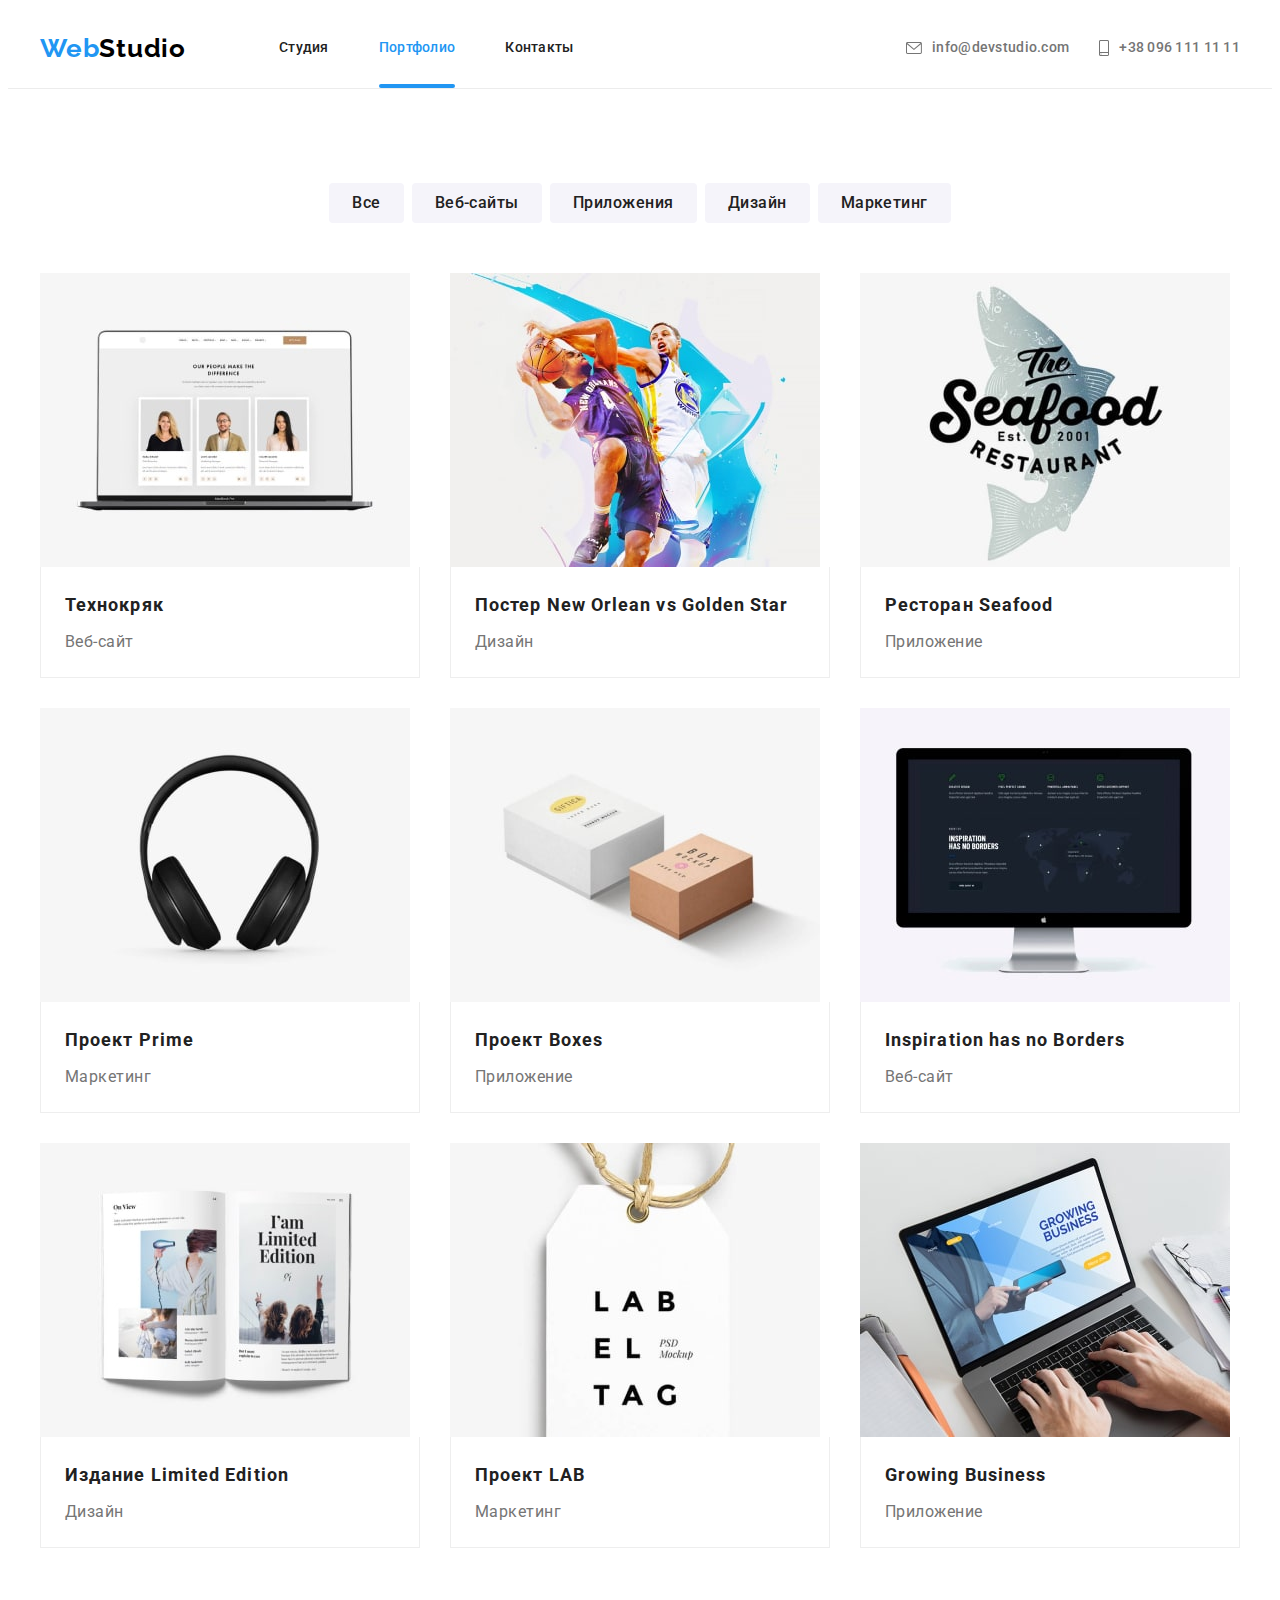
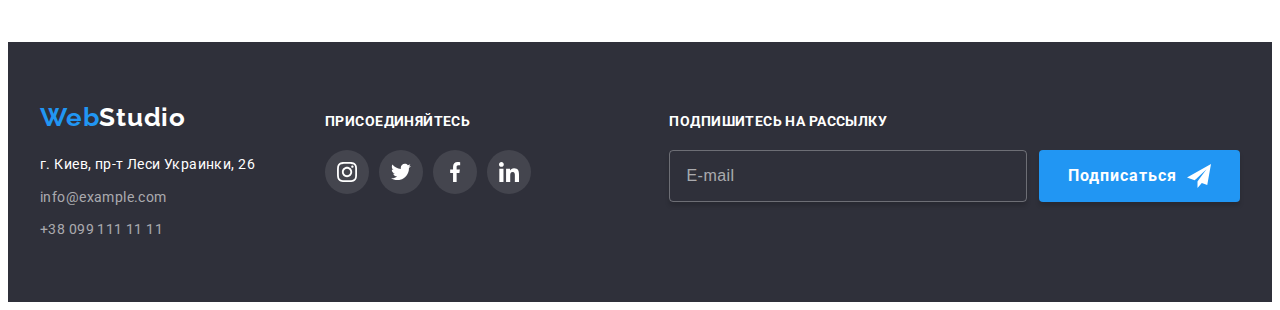
==== commit fd9be3f4: "add components: btn, btn-close, button-list," ====
--- a/portfolio.html
+++ b/portfolio.html
@@ -17,35 +17,34 @@
 <body>
     <!--                header portfolio                  -->
     <header class="page-header">
-        <div class="container main-nav">
-            <nav class="nav">
-                <a class="logo link" href="./index.html">Web<span class="logo-header">Studio</span></a>
-                <ul class="site-nav list">
-                    <li class="item">
-                        <a href="./index.html" class="link site-nav-link">Студия</a>
-                    </li>
-                    <li class="item">
-                        <a href="./portfolio.html" class="link site-nav-link current">Портфолио</a>
-                    </li>
-                    <li class="item">
-                        <a href="" class="link site-nav-link">Контакты</a>
+        <div class="container page-header__main-nav">
+            <nav class="page-header__sit-nav sit-nav">
+                <a class="page-header__logo logo link" href="./index.html">Web<span
+                        class="logo--color-dark">Studio</span></a>
+                <ul class="page-header__link-list link-list list">
+                    <li class="link-list__item">
+                        <a href="./index.html" class="link link-list__link">Студия</a>
+                    </li>
+                    <li class="link-list__item">
+                        <a href="./portfolio.html" class="link link-list__link link-list__link--current">Портфолио</a>
+                    </li>
+                    <li class="link-list__item">
+                        <a href="" class="link link-list__link">Контакты</a>
                     </li>
                 </ul>
             </nav>
-            <ul class="contact list">
-                <li class="item">
-                    <a href="mailto:info@devstudio.com" class="contact-link link">
-                        <svg class="contact-icon" width="16" height="12">
+            <ul class="page-header__contact-list contact-list list">
+                <li class="contact-list__item">
+                    <a href="mailto:info@devstudio.com" class="contact-list__link link">
+                        <svg class="contact-list__icon" width="16" height="12">
                             <use href="./images/icons.svg#icon-envelope"></use>
-                        </svg> info@devstudio.com
-                    </a>
-                </li>
-                <li class="item">
-                    <a href="tel:+380961111111" class="contact-link link">
-                        <svg class="contact-icon" width="10" height="16">
+                        </svg> info@devstudio.com</a>
+                </li>
+                <li class="contact-list__item">
+                    <a href="tel:+380961111111" class="contact-list__link link">
+                        <svg class="contact-list__icon" width="10" height="16">
                             <use href="./images/icons.svg#icon-smartphone"></use>
-                        </svg> +38 096 111 11 11
-                    </a>
+                        </svg> +38 096 111 11 11</a>
                 </li>
             </ul>
         </div>
@@ -53,132 +52,132 @@
     <!--                   portfolio                       -->
     <main>
         <section class="section portfolio">
-            <div class="container btn">
-            <ul class="buttons-list list">
-                <li class="buttons-item">
+            <div class="container">
+            <ul class="portfolio__button-list button-list list">
+                <li class="button-list__item">
                     <button type="button" class="button">Все</button>
                 </li>
-                <li class="buttons-item">
+                <li class="button-list__item">
                     <button type="button" class="button">Веб-сайты</button>
                 </li>
-                <li class="buttons-item">
+                <li class="button-list__item">
                     <button type="button" class="button">Приложения</button>
                 </li>
-                <li class="buttons-item">
+                <li class="button-list__item">
                     <button type="button" class="button">Дизайн</button>
                 </li>
-                <li class="buttons-item">
+                <li class="button-list__item">
                     <button type="button" class="button">Маркетинг</button>
                 </li>
             </ul>
-            <ul class="portfolio-list list">
-                <li class="portfolio-item">
-                    <div class="portfolio-thumb">
-                        <img class="photo-portfolio" src="./images/portfolio-img-1.jpg" alt="открыт сайт на экране ноутбука" width="370"
+            <ul class="portfolio__product-list product-list list">
+                <li class="product-list__item">
+                    <div class="product-list__thumb">
+                        <img class="product-list__photo" src="./images/portfolio-img-1.jpg" alt="открыт сайт на экране ноутбука" width="370"
                             height="294">
-                        <p class="portfolio-label">Технокряк это современная площадка 
+                        <p class="product-list__label">Технокряк это современная площадка 
                             распространения коронавируса. Компании используют эту платформу 
                             для цифрового шпионажа и атак на защищённые сервера конкурентов.</p>
                     </div>
-                    <div class="portfolio-card">
-                        <h3 class="portfolio-title">Технокряк</h3>
-                        <p class="portfolio-text">Веб-сайт</p>
-                    </div>
-                </li>
-                <li class="portfolio-item">
-                    <div class="portfolio-thumb">
-                        <img class="photo-portfolio" src="./images/portfolio-img-2.jpg" alt="игра в баскетбол" width="370" height="294">
-                        <p class="portfolio-label">Технокряк это современная площадка
-                            распространения коронавируса. Компании используют эту платформу
-                            для цифрового шпионажа и атак на защищённые сервера конкурентов.</p>
-                    </div>
-                    <div class="portfolio-card">
-                        <h3 class="portfolio-title">Постер New Orlean vs Golden Star</h3>
-                        <p class="portfolio-text">Дизайн</p>
-                    </div>
-                </li>
-                <li class="portfolio-item">
-                    <div class="portfolio-thumb">
-                        <img class="photo-portfolio" src="./images/portfolio-img-3.jpg" alt="логотип ресторана" width="370" height="294">
-                        <p class="portfolio-label">Технокряк это современная площадка
-                            распространения коронавируса. Компании используют эту платформу
-                            для цифрового шпионажа и атак на защищённые сервера конкурентов.</p>
-                    </div>
-                    <div class="portfolio-card">
-                        <h3 class="portfolio-title">Ресторан Seafood</h3>
-                        <p class="portfolio-text">Приложение</p>
-                    </div>
-                </li>
-                <li class="portfolio-item">
-                    <div class="portfolio-thumb">
-                        <img class="photo-portfolio" src="./images/portfolio-img-4.jpg" alt="наушники" width="370" height="294">
-                        <p class="portfolio-label">Технокряк это современная площадка
-                            распространения коронавируса. Компании используют эту платформу
-                            для цифрового шпионажа и атак на защищённые сервера конкурентов.</p>
-                    </div>
-                    <div class="portfolio-card">
-                        <h3 class="portfolio-title">Проект Prime</h3>
-                        <p class="portfolio-text">Маркетинг</p>
-                    </div>
-                </li>
-                <li class="portfolio-item">
-                    <div class="portfolio-thumb">
-                        <img class="photo-portfolio" src="./images/portfolio-img-5.jpg" alt="два бокса" width="370" height="294">
-                        <p class="portfolio-label">Технокряк это современная площадка
-                            распространения коронавируса. Компании используют эту платформу
-                            для цифрового шпионажа и атак на защищённые сервера конкурентов.</p>
-                    </div>
-                    <div class="portfolio-card">
-                        <h3 class="portfolio-title">Проект Boxes</h3>
-                        <p class="portfolio-text">Приложение</p>
-                    </div>
-                </li>
-                <li class="portfolio-item">
-                    <div class="portfolio-thumb">
-                        <img class="photo-portfolio" src="./images/portfolio-img-6.jpg" alt="монитор компьютера" width="370" height="294">
-                        <p class="portfolio-label">Технокряк это современная площадка
-                            распространения коронавируса. Компании используют эту платформу
-                            для цифрового шпионажа и атак на защищённые сервера конкурентов.</p>
-                    </div>
-                    <div class="portfolio-card">
-                        <h3 class="portfolio-title">Inspiration has no Borders</h3>
-                        <p class="portfolio-text">Веб-сайт</p>
-                    </div>
-                </li>
-                <li class="portfolio-item">
-                    <div class="portfolio-thumb">
-                        <img class="photo-portfolio" src="./images/portfolio-img-7.jpg" alt="разворот журнала" width="370" height="294">
-                        <p class="portfolio-label">Технокряк это современная площадка
-                            распространения коронавируса. Компании используют эту платформу
-                            для цифрового шпионажа и атак на защищённые сервера конкурентов.</p>
-                    </div>
-                   <div class="portfolio-card">
-                        <h3 class="portfolio-title">Издание Limited Edition</h3>
-                        <p class="portfolio-text">Дизайн</p>
+                    <div class="product-list__card">
+                        <h3 class="product-list__title">Технокряк</h3>
+                        <p class="product-list__text">Веб-сайт</p>
+                    </div>
+                </li>
+                <li class="product-list__item">
+                    <div class="product-list__thumb">
+                        <img class="product-list__photo" src="./images/portfolio-img-2.jpg" alt="игра в баскетбол" width="370" height="294">
+                        <p class="product-list__label">Технокряк это современная площадка
+                            распространения коронавируса. Компании используют эту платформу
+                            для цифрового шпионажа и атак на защищённые сервера конкурентов.</p>
+                    </div>
+                    <div class="product-list__card">
+                        <h3 class="product-list__title">Постер New Orlean vs Golden Star</h3>
+                        <p class="product-list__text">Дизайн</p>
+                    </div>
+                </li>
+                <li class="product-list__item">
+                    <div class="product-list__thumb">
+                        <img class="product-list__photo" src="./images/portfolio-img-3.jpg" alt="логотип ресторана" width="370" height="294">
+                        <p class="product-list__label">Технокряк это современная площадка
+                            распространения коронавируса. Компании используют эту платформу
+                            для цифрового шпионажа и атак на защищённые сервера конкурентов.</p>
+                    </div>
+                    <div class="product-list__card">
+                        <h3 class="product-list__title">Ресторан Seafood</h3>
+                        <p class="product-list__text">Приложение</p>
+                    </div>
+                </li>
+                <li class="product-list__item">
+                    <div class="product-list__thumb">
+                        <img class="product-list__photo" src="./images/portfolio-img-4.jpg" alt="наушники" width="370" height="294">
+                        <p class="product-list__label">Технокряк это современная площадка
+                            распространения коронавируса. Компании используют эту платформу
+                            для цифрового шпионажа и атак на защищённые сервера конкурентов.</p>
+                    </div>
+                    <div class="product-list__card">
+                        <h3 class="product-list__title">Проект Prime</h3>
+                        <p class="product-list__text">Маркетинг</p>
+                    </div>
+                </li>
+                <li class="product-list__item">
+                    <div class="product-list__thumb">
+                        <img class="product-list__photo" src="./images/portfolio-img-5.jpg" alt="два бокса" width="370" height="294">
+                        <p class="product-list__label">Технокряк это современная площадка
+                            распространения коронавируса. Компании используют эту платформу
+                            для цифрового шпионажа и атак на защищённые сервера конкурентов.</p>
+                    </div>
+                    <div class="product-list__card">
+                        <h3 class="product-list__title">Проект Boxes</h3>
+                        <p class="product-list__text">Приложение</p>
+                    </div>
+                </li>
+                <li class="product-list__item">
+                    <div class="product-list__thumb">
+                        <img class="product-list__photo" src="./images/portfolio-img-6.jpg" alt="монитор компьютера" width="370" height="294">
+                        <p class="product-list__label">Технокряк это современная площадка
+                            распространения коронавируса. Компании используют эту платформу
+                            для цифрового шпионажа и атак на защищённые сервера конкурентов.</p>
+                    </div>
+                    <div class="product-list__card">
+                        <h3 class="product-list__title">Inspiration has no Borders</h3>
+                        <p class="product-list__text">Веб-сайт</p>
+                    </div>
+                </li>
+                <li class="product-list__item">
+                    <div class="product-list__thumb">
+                        <img class="product-list__photo" src="./images/portfolio-img-7.jpg" alt="разворот журнала" width="370" height="294">
+                        <p class="product-list__label">Технокряк это современная площадка
+                            распространения коронавируса. Компании используют эту платформу
+                            для цифрового шпионажа и атак на защищённые сервера конкурентов.</p>
+                    </div>
+                   <div class="product-list__card">
+                        <h3 class="product-list__title">Издание Limited Edition</h3>
+                        <p class="product-list__text">Дизайн</p>
                    </div>
                 </li>
-                <li class="portfolio-item">
-                    <div class="portfolio-thumb">
-                        <img class="photo-portfolio" src="./images/portfolio-img-8.jpg" alt="бирка" width="370" height="294">
-                        <p class="portfolio-label">Технокряк это современная площадка
-                            распространения коронавируса. Компании используют эту платформу
-                            для цифрового шпионажа и атак на защищённые сервера конкурентов.</p>
-                    </div>
-                    <div class="portfolio-card">
-                        <h3 class="portfolio-title">Проект LAB</h3>
-                        <p class="portfolio-text">Маркетинг</p>
-                    </div>
-                </li>
-                <li class="portfolio-item">
-                    <div class="portfolio-thumb">
-                        <img class="photo-portfolio" src="./images/portfolio-img-9.jpg" alt="работа на ноутбуке" width="370" height="294">
-                        <p class="portfolio-label">Технокряк это современная площадка
-                            распространения коронавируса. Компании используют эту платформу
-                            для цифрового шпионажа и атак на защищённые сервера конкурентов.</p>
-                    </div>
-                    <div class="portfolio-card">
-                        <h3 class="portfolio-title">Growing Business</h3>
-                        <p class="portfolio-text">Приложение</p>
+                <li class="product-list__item">
+                    <div class="product-list__thumb">
+                        <img class="product-list__photo" src="./images/portfolio-img-8.jpg" alt="бирка" width="370" height="294">
+                        <p class="product-list__label">Технокряк это современная площадка
+                            распространения коронавируса. Компании используют эту платформу
+                            для цифрового шпионажа и атак на защищённые сервера конкурентов.</p>
+                    </div>
+                    <div class="product-list__card">
+                        <h3 class="product-list__title">Проект LAB</h3>
+                        <p class="product-list__text">Маркетинг</p>
+                    </div>
+                </li>
+                <li class="product-list__item">
+                    <div class="product-list__thumb">
+                        <img class="product-list__photo" src="./images/portfolio-img-9.jpg" alt="работа на ноутбуке" width="370" height="294">
+                        <p class="product-list__label">Технокряк это современная площадка
+                            распространения коронавируса. Компании используют эту платформу
+                            для цифрового шпионажа и атак на защищённые сервера конкурентов.</p>
+                    </div>
+                    <div class="product-list__card">
+                        <h3 class="product-list__title">Growing Business</h3>
+                        <p class="product-list__text">Приложение</p>
                    </div>
                 </li>
             </ul>
@@ -187,62 +186,68 @@
     </main>
     <!--                  footer                      -->
     <footer class="footer">
-        <div class="container footer-container">
-            <div class="footer-box">
-                <a href="./index.html" class="logo footers link">Web<span class="logo-footer">Studio</span></a>
+        <div class="container footer__container">
+            <div class="footer__box">
+                <a href="./index.html" class="footer__logo logo link">Web<span class="logo--color-light">Studio</span></a>
                 <address class="address">
                     <p>г. Киев, пр-т Леси Украинки, 26</p>
-                    <ul class="list">
-                        <li class="address-item">
-                            <a href="mailto:info@example.com" class="link"> info@example.com</a>
+                    <ul class="address__list list">
+                        <li class="address__item">
+                            <a href="mailto:info@example.com" class="address__link link"> info@example.com</a>
                         </li>
-                        <li class="address-item">
-                            <a href="tel:+380991111111" class="link"> +38 099 111 11 11</a>
+                        <li class="address__item">
+                            <a href="tel:+380991111111" class="address__link link"> +38 099 111 11 11</a>
                         </li>
                     </ul>
                 </address>
             </div>
             <div>
-                <h3 class="footer-title">присоединяйтесь</h3>
-                <ul class="footer-list list">
-                    <li class="footer-item">
-                        <a href="" class="footer-link link">
-                            <svg class="footer-icon">
+                <h3 class="footer__subtitle subtitle 
+                            subtitle--color-light">присоединяйтесь</h3>
+                <ul class="footer__social-list social-list list">
+                    <li class="social-list__item">
+                        <a href="" class="social-list__link link
+                                social-list__link--color-dark">
+                            <svg class="social-list__icon">
                                 <use href="./images/icons.svg#icon-instagram"></use>
                             </svg>
                         </a>
                     </li>
-                    <li class="footer-item">
-                        <a href="" class="footer-link link">
-                            <svg class="footer-icon">
+                    <li class="social-list__item">
+                        <a href="" class="social-list__link link
+                                social-list__link--color-dark">
+                            <svg class="social-list__icon">
                                 <use href="./images/icons.svg#icon-twitter"></use>
                             </svg>
                         </a>
                     </li>
-                    <li class="footer-item">
-                        <a href="" class="footer-link link">
-                            <svg class="footer-icon">
+                    <li class="social-list__item">
+                        <a href="" class="social-list__link link
+                                social-list__link--color-dark">
+                            <svg class="social-list__icon">
                                 <use href="./images/icons.svg#icon-facebook"></use>
                             </svg>
                         </a>
                     </li>
-                    <li class="footer-item">
-                        <a href="" class="footer-link link">
-                            <svg class="footer-icon">
+                    <li class="social-list__item">
+                        <a href="" class="social-list__link link
+                                social-list__link--color-dark">
+                            <svg class="social-list__icon">
                                 <use href="./images/icons.svg#icon-linkedin"></use>
                             </svg>
                         </a>
                     </li>
                 </ul>
             </div>
-            <div class="footer-form">
-                <h3 class="footer-title">Подпишитесь на рассылку</h3>
-                <form class="footer-mail-form">
+            <div class="footer__form">
+                <h3 class="footer__subtitle subtitle 
+                            subtitle--color-light">Подпишитесь на рассылку</h3>
+                <form class="footer__subscribe" autocomplete="off">
                     <label for="mail">
-                        <input type="email" name="mail" id="mail" placeholder="E-mail" class="footer-input">
+                        <input type="email" name="mail" id="mail" placeholder="E-mail" class="footer__input">
                     </label>
-                    <button type="submit" class="hero-button btn-send">Подписаться
-                        <svg class="footer-mail-icon">
+                    <button type="submit" class="btn btn-send">Подписаться
+                        <svg class="btn-send__icon">
                             <use href="./images/icons.svg#icon-send"></use>
                         </svg>
                     </button>
--- a/css/main.min.css
+++ b/css/main.min.css
@@ -1,2 +1,2 @@
-:root{--main-title-color:#212121;--hero-title-color:#FFFFFF;--main-text-color:#757575;--second-text-color:#FFFFFF;--accent-color:#2196F3;--logo-header-color: #000000;--logo-footer-color:#FFFFFF;--mail-tel-footer-color: rgba(255, 255, 255, 0.6);--main-background-color:#FFFFFF;--hero-footer-background-color:#2F303A;--second-background-color:#F5F4FA;--line-color:#ECECEC;--icon-link-color:#AFB1B8;--border-card-color:#EEEEEE}body{font-family:Roboto, sans-serif;background-color:var(--main-background-color);color:var(--main-title-color)}.list{list-style:none}.link{text-decoration:none}h1,h2,h3,h4,p,a,ul,li,span{margin:0;padding:0}.container{width:1200px;padding-left:15px;padding-right:15px;margin:0 auto}.section{padding-top:94px;padding-bottom:94px;margin-left:auto;margin-right:auto}.page-header{border-bottom:1px solid var(--line-color)}.main-nav{display:flex}.nav{display:flex;align-items:center}.logo{color:var(--accent-color);font-family:Raleway;font-weight:700;font-size:26px;line-height:1.19;letter-spacing:0.03em}.nav .logo{margin-right:93px}.logo-header{color:var(--logo-header-color)}.site-nav{display:flex}.site-nav .item:not(:last-child){margin-right:50px}.site-nav-link{position:relative;display:block;padding-top:32px;padding-bottom:32px;color:var(--main-title-color);font-weight:500;font-size:14px;line-height:1.14;letter-spacing:0.02em;transition:color 250ms cubic-bezier(0.4, 0, 0.2, 1)}.site-nav-link:hover,.site-nav-link:focus{color:var(--accent-color)}.current::after{content:"";width:100%;height:4px;display:block;position:absolute;background-color:var(--accent-color);border-radius:2px;bottom:0}.contact{display:flex;margin-left:auto}.contact .item+.item{margin-left:50px}.contact-link{display:flex;align-items:center;padding-top:32px;padding-bottom:32px;color:var(--main-text-color);font-weight:500;font-size:14px;line-height:1.14;letter-spacing:0.02em;transition:color 250ms cubic-bezier(0.4, 0, 0.2, 1)}.contact-link:hover,.contact-link:focus{color:var(--accent-color)}.contact-icon{display:block;fill:currentColor;margin-right:10px;transition:color 250ms cubic-bezier(0.4, 0, 0.2, 1)}.contact-icon:hover,.contact-icon:focus{color:var(--accent-color)}.hero{background-color:var(--hero-footer-background-color);background-image:linear-gradient(rgba(47,48,58,0.4), rgba(47,48,58,0.4)),url(../images/Img-hero.jpg);background-repeat:no-repeat;background-position:center;background-size:cover;text-align:center;padding-top:200px;padding-bottom:200px;max-width:1600px;margin-left:auto;margin-right:auto}.hero-title{font-weight:900;font-size:44px;line-height:1.36;letter-spacing:0.06em;text-transform:uppercase;color:var(--hero-title-color);width:696px;margin:0 auto;margin-bottom:30px}.hero-button{font-family:inherit;font-weight:700;font-size:16px;line-height:1.87;letter-spacing:0.06em;text-align:center;color:var(--second-text-color);background:var(--accent-color);box-shadow:0px 4px 4px rgba(0,0,0,0.15);border-radius:4px;border:1px solid transparent;min-width:200px;padding:10px 32px;transition:background-color 250ms cubic-bezier(0.4, 0, 0.2, 1)}.button,.hero-button{cursor:pointer}.hero-button:hover,.hero-button:focus{background-color:#188CE8}.visually-hidden{position:absolute;white-space:nowrap;width:1px;height:1px;overflow:hidden;border:0;padding:0;clip:rect(0, 0, 0, 0);clip-path:inset(50%);margin:-1px}.benefit-list{display:flex;margin-left:-30px}.benefit-item{flex-basis:calc(100%/4 - 30px);margin-left:30px}.benefit-box{display:flex;align-items:center;justify-content:center;max-width:100%;height:120px;background:var(--second-background-color);border-radius:4px;margin-bottom:30px}.benefit-icon{width:70px;height:70px}.benefit-title{font-weight:700;font-size:14px;line-height:1.14;letter-spacing:0.03em;text-transform:uppercase;color:var(--main-title-color);margin-bottom:10px}.benefit-text{font-size:14px;line-height:1.71;letter-spacing:0.03em;color:var(--main-text-color)}.section-work{padding-top:0}.title{font-weight:700;font-size:36px;line-height:1.16;text-align:center;letter-spacing:0.03em;color:var(--main-title-color);margin-bottom:50px}.work-list{display:flex;margin-left:-30px}.work-list .item{flex-basis:calc(100%/3 - 30px);margin-left:30px}.photo-work{display:block;max-width:100%}.work-thumb{position:relative}.label-work{position:absolute;bottom:0;left:0;display:flex;font-weight:700;font-size:14px;line-height:1.14;letter-spacing:0.03em;text-transform:uppercase;width:100%;height:70px;align-items:center;justify-content:center;color:var(--second-text-color);background-color:rgba(47,48,58,0.8)}.team{background-color:var(--second-background-color)}.team-list{display:flex;margin-left:-30px}.team-list .item{flex-basis:calc(100%/4 - 30px);margin-left:30px;background-color:var(--main-background-color);box-shadow:0px 1px 3px rgba(0,0,0,0.12),0px 1px 1px rgba(0,0,0,0.14),0px 2px 1px rgba(0,0,0,0.2);border-radius:0px 0px 4px 4px}.photo-team{display:block;max-width:100%}.team-card{display:block;padding:30px 15px;border:1px solid var(--border-card-color);border-top:none}.team-title{font-weight:500;font-size:16px;line-height:1.18;text-align:center;letter-spacing:0.03em;color:var(--main-title-color);margin-bottom:10px}.team-text{font-size:16px;line-height:1.18;text-align:center;letter-spacing:0.03em;color:var(--main-text-color);margin-bottom:16px}.social-list{display:flex;align-items:center;justify-content:center}.social-item{display:flex}.social-item:not(:last-child){margin-right:10px}.social-link{display:flex;align-items:center;justify-content:center;width:44px;height:44px;background-color:var(--main-background-color);color:var(--icon-link-color);border-radius:50%;transition:background-color 250ms cubic-bezier(0.4, 0, 0.2, 1)}.social-link:hover,.social-link:focus{background-color:var(--accent-color)}.social-icon{display:block;fill:currentColor;width:20px;height:20px;transition:color 250ms cubic-bezier(0.4, 0, 0.2, 1)}.social-link:hover .social-icon,.social-link:focus .social-icon{color:var(--second-text-color)}.client-list{display:flex}.client-item:not(:last-child){margin-right:30px}.client-link{box-sizing:border-box;display:flex;align-items:center;justify-content:center;width:170px;height:92px;color:var(--icon-link-color);border:1px solid var(--icon-link-color);border-radius:4px;transition:border-color 250ms cubic-bezier(0.4, 0, 0.2, 1)}.client-link:hover,.client-link:focus{border-color:var(--accent-color)}.client-icon{display:block;width:106px;height:60px;fill:currentColor;transition:color 250ms cubic-bezier(0.4, 0, 0.2, 1)}.client-link:hover .client-icon,.client-link:focus .client-icon{color:var(--accent-color)}.buttons-list{display:flex;justify-content:center;margin-bottom:50px}.buttons-item+.buttons-item{margin-left:8px}.button{display:inline-block;font-family:inherit;font-weight:500;font-size:16px;line-height:1.62;text-align:center;letter-spacing:0.03em;color:var(--main-title-color);background:var(--second-background-color);border-radius:4px;padding:6px 22px;border:1px solid transparent;transition:color 250ms cubic-bezier(0.4, 0, 0.2, 1),background-color 250ms cubic-bezier(0.4, 0, 0.2, 1),box-shadow 250ms cubic-bezier(0.4, 0, 0.2, 1)}.button:hover,.button:focus{color:var(--second-text-color);background-color:var(--accent-color);box-shadow:0px 3px 1px rgba(0,0,0,0.1),0px 1px 2px rgba(0,0,0,0.08),0px 2px 2px rgba(0,0,0,0.12)}.portfolio-list{display:flex;flex-wrap:wrap;margin-left:-30px;margin-bottom:-30px}.portfolio-item{box-sizing:border-box;display:block;flex-basis:calc(100%/3 - 30px);margin-left:30px;margin-bottom:30px;background-color:var(--main-background-color);transition:box-shadow 250ms cubic-bezier(0.4, 0, 0.2, 1)}.portfolio-item:hover,.portfolio-item:focus{box-shadow:0px 1px 1px rgba(0,0,0,0.12),0px 4px 4px rgba(0,0,0,0.06),1px 4px 6px rgba(0,0,0,0.16)}.photo-portfolio{display:block;max-width:100%}.portfolio-card{display:block;padding:20px 24px;border:1px solid var(--border-card-color);border-top:none}.portfolio-title{font-weight:700;font-size:18px;line-height:2.00;letter-spacing:0.06em;color:var(--main-title-color);margin-bottom:4px}.portfolio-text{font-size:16px;line-height:1.87;letter-spacing:0.03em;color:var(--main-text-color)}.portfolio-thumb{position:relative;overflow:hidden}.portfolio-label{position:absolute;top:0;left:0;width:100%;height:100%;padding:63px 24px;font-weight:400px;font-size:18px;line-height:1.56;letter-spacing:0.03em;color:var(--second-text-color);background-color:rgba(33,150,243,0.9);transform:translateY(100%);transition:transform 250ms cubic-bezier(0.4, 0, 0.2, 1)}.portfolio-item:hover .portfolio-label,.portfolio-item:focus .portfolio-label{transform:translateY(0)}.footer{padding-top:60px;padding-bottom:60px;background-color:var(--hero-footer-background-color)}.footer-container{display:flex;align-items:baseline}.footer-box{margin-right:70px}.logo.footers{display:inline-block;margin-bottom:20px}.logo-footer{color:var(--logo-footer-color)}.address{font-style:normal;font-weight:400;font-size:14px;line-height:1.71;letter-spacing:0.03em;color:var(--second-text-color)}.address-item .link{display:inline-block;font-weight:400;font-size:14px;line-height:1.71;letter-spacing:0.03em;color:var(--mail-tel-footer-color);margin-top:9px;transition:color 250ms cubic-bezier(0.4, 0, 0.2, 1)}.address-item .link:hover,.address-item .link:focus{color:var(--accent-color)}.footer-title{font-weight:700;font-size:14px;line-height:16px;letter-spacing:0.03em;text-transform:uppercase;color:var(--second-text-color);margin-bottom:20px}.footer-list{display:flex}.footer-item:not(:last-child){margin-right:10px}.footer-link{display:flex;align-items:center;justify-content:center;width:44px;height:44px;border-radius:50%;background-color:rgba(255,255,255,0.1);color:var(--second-text-color);transition:background-color 250ms cubic-bezier(0.4, 0, 0.2, 1)}.footer-link:hover,.footer-link:focus{background-color:var(--accent-color)}.footer-icon{display:block;width:20px;height:20px;fill:currentColor}.footer-form{margin-left:auto}.footer-mail-form{display:flex;align-items:center;justify-content:center}.footer-input{display:flex;align-items:center;box-sizing:border-box;min-width:358px;padding:15px 16px;font-weight:400;font-size:16px;line-height:1.25;letter-spacing:0.03em;color:var(--logo-footer-color);background-color:transparent;border:1px solid rgba(255,255,255,0.3);border-radius:4px;box-shadow:0px 4px 4px rgba(0,0,0,0.15);transition:border-color 250ms cubic-bezier(0.4, 0, 0.2, 1)}.footer-input::placeholder{font-weight:400;font-size:16px;line-height:1.25;letter-spacing:0.03em;color:var(--mail-tel-footer-color)}.footer-input:focus{outline:none;border-color:var(--accent-color)}.btn-send{display:flex;align-items:center;justify-content:center;padding:10px 28px;margin-left:12px}.footer-mail-icon{display:block;width:24px;height:24px;fill:currentColor;margin-left:10px}.backdrop{position:fixed;top:0;left:0;width:100vw;height:100vh;background-color:rgba(0,0,0,0.2);opacity:1;visibility:visible;transition:opacity 350ms cubic-bezier(0.4, 0, 0.2, 1),visibility 350ms cubic-bezier(0.4, 0, 0.2, 1)}.is-hidden{visibility:hidden;opacity:0;pointer-events:none}.backdrop.is-hidden .modal{opacity:0;transform:translate(-50%, -50%) scale(0.8)}.modal{position:absolute;top:50%;left:50%;transform:translate(-50%, -50%) scale(1);transition:transform 300ms cubic-bezier(0.4, 0, 0.2, 1),opacity 350ms cubic-bezier(0.4, 0, 0.2, 1),visibility 350ms cubic-bezier(0.4, 0, 0.2, 1);opacity:1;visibility:visible;width:528px;min-height:581px;background-color:var(--main-background-color);box-shadow:0px 1px 3px rgba(0,0,0,0.12),0px 1px 1px rgba(0,0,0,0.14),0px 2px 1px rgba(0,0,0,0.2);border-radius:4px}.btn-close{position:absolute;top:8px;right:8px;display:flex;align-items:center;justify-content:center;width:30px;height:30px;color:#000000;background-color:transparent;border:1px solid rgba(0,0,0,0.1);border-radius:50%;box-sizing:border-box}.modal-close-icon{display:block;width:18px;height:18px;fill:currentColor;cursor:pointer;transition:fill 250ms cubic-bezier(0.4, 0, 0.2, 1)}.btn-close:hover .modal-close-icon,.btn-close:focus .modal-close-icon{fill:var(--accent-color)}.modal-form{padding:40px}.form-title{display:block;font-weight:700;font-size:20px;line-height:1.15;text-align:center;letter-spacing:0.03em;color:var(--main-title-color);margin-bottom:12px}.form-field{display:flex;flex-direction:column;margin-bottom:10px}.form-input-wrap{position:relative}.form-field label{margin:0;margin-bottom:5px;padding:0;font-weight:400;font-size:12px;line-height:1.17;letter-spacing:0.01em;color:var(--main-text-color)}.form-input-wrap input{margin:0;padding:11px 42px;width:100%;font-weight:400;font-size:12px;line-height:1.17;letter-spacing:0.01em;color:var(--main-text-color);border:1px solid rgba(33,33,33,0.2);border-radius:4px;transition:border-color 250ms cubic-bezier(0.4, 0, 0.2, 1)}.form-input-wrap input:focus,.form-field textarea:focus{outline:none;border-color:var(--accent-color)}.form-icon{position:absolute;top:50%;left:12px;transform:translateY(-50%);display:block;width:18px;height:18px;transition:fill 250ms cubic-bezier(0.4, 0, 0.2, 1)}.form-input-wrap input:focus+.form-icon{fill:var(--accent-color)}.form-field textarea{padding:12px 16px;margin:0;resize:none;font-weight:400;font-size:12px;line-height:1.17;letter-spacing:0.01em;color:var(--main-text-color);border:1px solid rgba(33,33,33,0.2);box-sizing:border-box;border-radius:4px;transition:border-color 250ms cubic-bezier(0.4, 0, 0.2, 1)}.form-field textarea::placeholder{font-weight:normal;font-size:12px;line-height:1.17;letter-spacing:0.01em;color:rgba(117,117,117,0.5)}.form-comment{margin-bottom:20px}.form-check{margin-bottom:30px}.check-text{display:flex;align-items:center;font-weight:400;font-size:14px;line-height:1.71;letter-spacing:0.03em;color:var(--main-text-color);margin-left:7px}.link-agreement{padding:0;margin:0 4px;font-weight:400;font-size:14px;line-height:1.71;letter-spacing:0.03em;color:var(--accent-color)}.check-item{display:flex;align-items:center;justify-content:center;width:16px;height:15px;border:2px solid var(--main-title-color);border-radius:2px;margin-right:7px;transition:background-color 250ms cubic-bezier(0.4, 0, 0.2, 1)}.check-icon{fill:var(--second-text-color);width:16px;height:15px}.input-check:checked+.check-text .check-item{background-color:var(--accent-color);border:none}.button-send{display:block;margin:0 auto}
+:root{--main-title-color:#212121;--hero-title-color:#FFFFFF;--main-text-color:#757575;--second-text-color:#FFFFFF;--accent-color:#2196F3;--logo-header-color: #000000;--logo-footer-color:#FFFFFF;--mail-tel-footer-color: rgba(255, 255, 255, 0.6);--main-background-color:#FFFFFF;--hero-footer-background-color:#2F303A;--second-background-color:#F5F4FA;--line-color:#ECECEC;--icon-link-color:#AFB1B8;--border-card-color:#EEEEEE}body{font-family:Roboto, sans-serif;background-color:var(--main-background-color);color:var(--main-title-color)}.list{list-style:none}.link{text-decoration:none}h1,h2,h3,h4,p,a,ul,li,span{margin:0;padding:0}img{display:block;max-width:100%}button{cursor:pointer}.container{width:1200px;padding-left:15px;padding-right:15px;margin:0 auto}.section{padding-top:94px;padding-bottom:94px;margin-left:auto;margin-right:auto}.logo{display:block;font-family:Raleway;font-weight:700;font-size:26px;line-height:1.19;letter-spacing:0.03em;color:var(--accent-color)}.logo--color-dark{color:var(--logo-header-color)}.logo--color-light{color:var(--logo-footer-color)}.page-header__logo{margin-right:93px}.footer__logo{margin-bottom:20px}.title{font-weight:700;font-size:36px;line-height:1.16;letter-spacing:0.03em;text-align:center;color:var(--main-title-color)}.works__title,.team__title,.clients__title{margin-bottom:50px}.subtitle{font-weight:700;font-size:14px;line-height:1.14;letter-spacing:0.03em;text-transform:uppercase}.subtitle--color-light{color:var(--second-text-color)}.subtitle--color-dark{color:var(--main-title-color)}.benefits__subtitle{margin-bottom:10px}.footer__subtitle{margin-bottom:20px}.social-list{display:flex;align-items:center;justify-content:center}.social-list__item{display:flex}.social-list__item:not(:last-child){margin-right:10px}.social-list__link{display:flex;align-items:center;justify-content:center;width:44px;height:44px;border-radius:50%}.social-list__link--color-light{background-color:var(--main-background-color);color:var(--icon-link-color);transition:background-color 250ms cubic-bezier(0.4, 0, 0.2, 1)}.social-list__link--color-light:hover,.social-list__link--color-light:focus{background-color:var(--accent-color)}.social-list__link--color-dark{background-color:rgba(255,255,255,0.1);color:var(--second-text-color);transition:background-color 250ms cubic-bezier(0.4, 0, 0.2, 1)}.social-list__link--color-dark:hover,.social-list__link--color-dark:focus{background-color:var(--accent-color)}.social-list__icon{display:block;fill:currentColor;width:20px;height:20px;transition:color 250ms cubic-bezier(0.4, 0, 0.2, 1)}.social-list__link:hover .social-list__icon,.social-list__link:focus .social-list__icon{color:var(--second-text-color)}.btn{display:block;min-width:200px;font-family:inherit;font-weight:700;font-size:16px;line-height:1.87;letter-spacing:0.06em;text-align:center;padding:10px 28px;color:var(--second-text-color);background:var(--accent-color);box-shadow:0px 4px 4px rgba(0,0,0,0.15);border-radius:4px;border:1px solid transparent;transition:background-color 250ms cubic-bezier(0.4, 0, 0.2, 1)}.btn:hover,.btn:focus{background-color:#188CE8}.hero-btn{margin:0 auto}.btn-send{display:flex;align-items:center;justify-content:center;margin-left:12px}.btn-send__icon{display:block;width:24px;height:24px;fill:currentColor;margin-left:10px}.modal__btn{margin:0 auto}.btn-close{display:flex;align-items:center;justify-content:center;width:30px;height:30px;color:#000000;background-color:transparent;border:1px solid rgba(0,0,0,0.1);border-radius:50%;box-sizing:border-box}.modal__btn-close{position:absolute;top:8px;right:8px}.btn-close__icon{display:block;width:18px;height:18px;fill:currentColor;transition:fill 250ms cubic-bezier(0.4, 0, 0.2, 1)}.btn-close:hover .btn-close__icon,.btn-close:focus .btn-close__icon{fill:var(--accent-color)}.button-list{display:flex;justify-content:center}.portfolio__button-list{margin-bottom:50px}.button-list__item:not(:last-child){margin-right:8px}.button{display:inline-block;font-family:inherit;font-weight:500;font-size:16px;line-height:1.62;text-align:center;letter-spacing:0.03em;color:var(--main-title-color);background:var(--second-background-color);border-radius:4px;padding:6px 22px;border:1px solid transparent;transition:color 250ms cubic-bezier(0.4, 0, 0.2, 1),background-color 250ms cubic-bezier(0.4, 0, 0.2, 1),box-shadow 250ms cubic-bezier(0.4, 0, 0.2, 1)}.button:hover,.button:focus{color:var(--second-text-color);background-color:var(--accent-color);box-shadow:0px 3px 1px rgba(0,0,0,0.1),0px 1px 2px rgba(0,0,0,0.08),0px 2px 2px rgba(0,0,0,0.12)}.page-header{border-bottom:1px solid var(--line-color)}.page-header__main-nav{display:flex}.sit-nav{display:flex;align-items:center}.link-list{display:flex}.link-list__item:not(:last-child){margin-right:50px}.link-list__link{position:relative;display:block;padding-top:32px;padding-bottom:32px;color:var(--main-title-color);font-weight:500;font-size:14px;line-height:1.14;letter-spacing:0.02em;transition:color 250ms cubic-bezier(0.4, 0, 0.2, 1)}.link-list__link:hover,.link-list__link:focus{color:var(--accent-color)}.link-list__link--current{color:var(--accent-color)}.link-list__link--current::after{content:"";width:100%;height:4px;display:block;position:absolute;background-color:var(--accent-color);border-radius:2px;bottom:0}.contact-list{display:flex}.page-header__contact-list{margin-left:auto}.contact-list__item:first-child{margin-right:30px}.contact-list__link{display:flex;align-items:center;padding-top:32px;padding-bottom:32px;color:var(--main-text-color);font-weight:500;font-size:14px;line-height:1.14;letter-spacing:0.02em;transition:color 250ms cubic-bezier(0.4, 0, 0.2, 1)}.contact-list__link:hover,.contact-list__link:focus{color:var(--accent-color)}.contact-list__icon{display:block;fill:currentColor;margin-right:10px;transition:color 250ms cubic-bezier(0.4, 0, 0.2, 1)}.contact-list__link:hover .contact-list__icon,.contact-list__link:focus .contact-list__icon{fill:var(--accent-color)}.hero{background-color:var(--hero-footer-background-color);background-image:linear-gradient(rgba(47,48,58,0.4), rgba(47,48,58,0.4)),url(../images/Img-hero.jpg);background-repeat:no-repeat;background-position:center;background-size:cover;text-align:center;padding-top:200px;padding-bottom:200px;max-width:1600px;margin-left:auto;margin-right:auto}.hero__title{font-weight:900;font-size:44px;line-height:1.36;letter-spacing:0.06em;text-transform:uppercase;color:var(--hero-title-color);width:696px;margin:0 auto;margin-bottom:30px}.visually-hidden{position:absolute;white-space:nowrap;width:1px;height:1px;overflow:hidden;border:0;padding:0;clip:rect(0, 0, 0, 0);clip-path:inset(50%);margin:-1px}.benefits__list{display:flex;margin-left:-30px}.benefits__item{flex-basis:calc(100%/4 - 30px);margin-left:30px}.benefits__box{display:flex;align-items:center;justify-content:center;max-width:100%;height:120px;background:var(--second-background-color);border-radius:4px;margin-bottom:30px}.benefits__icon{width:70px;height:70px}.benefits__text{font-size:14px;line-height:1.71;letter-spacing:0.03em;color:var(--main-text-color)}.works{padding-top:0}.works__list{display:flex;margin-left:-30px}.works__item{flex-basis:calc(100%/3 - 30px);margin-left:30px}.works__thumb{position:relative}.works__photo{display:block;max-width:100%}.works__subtitle{position:absolute;bottom:0;left:0;width:100%;height:70px;display:flex;align-items:center;justify-content:center;background-color:rgba(47,48,58,0.8)}.team{background-color:var(--second-background-color)}.team__list{display:flex;margin-left:-30px}.team__item{flex-basis:calc(100%/4 - 30px);margin-left:30px;background-color:var(--main-background-color);box-shadow:0px 1px 3px rgba(0,0,0,0.12),0px 1px 1px rgba(0,0,0,0.14),0px 2px 1px rgba(0,0,0,0.2);border-radius:0px 0px 4px 4px}.team__photo{display:block;max-width:100%}.team__card{display:block;padding:30px 15px;border:1px solid var(--border-card-color);border-top:none}.team__person{font-weight:500;font-size:16px;line-height:1.18;text-align:center;letter-spacing:0.03em;color:var(--main-title-color);margin-bottom:10px}.team__position{font-size:16px;line-height:1.18;text-align:center;letter-spacing:0.03em;color:var(--main-text-color);margin-bottom:16px}.clients__list{display:flex}.clients__item:not(:last-child){margin-right:30px}.clients__link{box-sizing:border-box;display:flex;align-items:center;justify-content:center;width:170px;height:92px;color:var(--icon-link-color);border:1px solid var(--icon-link-color);border-radius:4px;transition:border-color 250ms cubic-bezier(0.4, 0, 0.2, 1)}.clients__link:hover,.clients__link:focus{border-color:var(--accent-color)}.clients__icon{display:block;width:106px;height:60px;fill:currentColor;transition:color 250ms cubic-bezier(0.4, 0, 0.2, 1)}.clients__link:hover .clients__icon,.clients__link:focus .clients__icon{fill:var(--accent-color)}.product-list{display:flex;flex-wrap:wrap}.portfolio__product-list{margin-left:-30px;margin-bottom:-30px}.product-list__item{box-sizing:border-box;display:block;flex-basis:calc(100%/3 - 30px);margin-left:30px;margin-bottom:30px;background-color:var(--main-background-color);transition:box-shadow 250ms cubic-bezier(0.4, 0, 0.2, 1)}.product-list__item:hover,.product-list__item:focus{box-shadow:0px 1px 1px rgba(0,0,0,0.12),0px 4px 4px rgba(0,0,0,0.06),1px 4px 6px rgba(0,0,0,0.16)}.product-list__photo{display:block;max-width:100%}.product-list__card{display:block;padding:20px 24px;border:1px solid var(--border-card-color);border-top:none}.product-list__title{font-weight:700;font-size:18px;line-height:2.00;letter-spacing:0.06em;color:var(--main-title-color);margin-bottom:4px}.product-list__text{font-size:16px;line-height:1.87;letter-spacing:0.03em;color:var(--main-text-color)}.product-list__thumb{position:relative;overflow:hidden}.product-list__label{position:absolute;top:0;left:0;width:100%;height:100%;padding:63px 24px;font-weight:400px;font-size:18px;line-height:1.56;letter-spacing:0.03em;color:var(--second-text-color);background-color:rgba(33,150,243,0.9);transform:translateY(100%);transition:transform 250ms cubic-bezier(0.4, 0, 0.2, 1)}.product-list__item:hover .product-list__label,.product-list__item:focus .product-list__label{transform:translateY(0)}.footer{padding-top:60px;padding-bottom:60px;background-color:var(--hero-footer-background-color)}.footer__container{display:flex;align-items:baseline}.footer__box{margin-right:70px}.address{font-style:normal;font-weight:400;font-size:14px;line-height:1.71;letter-spacing:0.03em;color:var(--second-text-color)}.address__link{display:block;color:var(--mail-tel-footer-color);transition:color 250ms cubic-bezier(0.4, 0, 0.2, 1);margin-top:9px}.address__link:hover,.address__link:focus{color:var(--accent-color)}.footer__form{margin-left:auto}.footer__subscribe{display:flex;align-items:center;justify-content:center}.footer__input{display:flex;align-items:center;box-sizing:border-box;min-width:358px;padding:15px 16px;font-size:16px;line-height:1.25;letter-spacing:0.03em;color:var(--logo-footer-color);background-color:transparent;border:1px solid rgba(255,255,255,0.3);border-radius:4px;box-shadow:0px 4px 4px rgba(0,0,0,0.15);transition:border-color 250ms cubic-bezier(0.4, 0, 0.2, 1)}.footer__input::placeholder{font-weight:400;font-size:16px;line-height:1.25;letter-spacing:0.03em;color:var(--mail-tel-footer-color)}.footer__input:focus{outline:none;border-color:var(--accent-color)}.backdrop{position:fixed;top:0;left:0;width:100vw;height:100vh;background-color:rgba(0,0,0,0.2);opacity:1;visibility:visible;transition:opacity 350ms cubic-bezier(0.4, 0, 0.2, 1),visibility 350ms cubic-bezier(0.4, 0, 0.2, 1)}.is-hidden{visibility:hidden;opacity:0;pointer-events:none}.backdrop.is-hidden .modal{opacity:0;transform:translate(-50%, -50%) scale(0.8)}.modal{position:absolute;top:50%;left:50%;transform:translate(-50%, -50%) scale(1);transition:transform 300ms cubic-bezier(0.4, 0, 0.2, 1),opacity 350ms cubic-bezier(0.4, 0, 0.2, 1),visibility 350ms cubic-bezier(0.4, 0, 0.2, 1);opacity:1;visibility:visible;width:528px;min-height:581px;background-color:var(--main-background-color);box-shadow:0px 1px 3px rgba(0,0,0,0.12),0px 1px 1px rgba(0,0,0,0.14),0px 2px 1px rgba(0,0,0,0.2);border-radius:4px}.modal__form{padding:40px}.form-title{display:block;font-weight:700;font-size:20px;line-height:1.15;text-align:center;letter-spacing:0.03em;color:var(--main-title-color);margin-bottom:12px}.form-field{display:flex;flex-direction:column;margin-bottom:10px}.form-input-wrap{position:relative}.form-field label{margin:0;margin-bottom:5px;padding:0;font-weight:400;font-size:12px;line-height:1.17;letter-spacing:0.01em;color:var(--main-text-color)}.form-input-wrap input{margin:0;padding:11px 42px;width:100%;font-weight:400;font-size:12px;line-height:1.17;letter-spacing:0.01em;color:var(--main-text-color);border:1px solid rgba(33,33,33,0.2);border-radius:4px;transition:border-color 250ms cubic-bezier(0.4, 0, 0.2, 1)}.form-input-wrap input:focus{outline:none;border-color:var(--accent-color)}.form-icon{position:absolute;top:50%;left:12px;transform:translateY(-50%);display:block;width:18px;height:18px;transition:fill 250ms cubic-bezier(0.4, 0, 0.2, 1)}.form-input-wrap input:focus+.form-icon{fill:var(--accent-color)}.form-field textarea{padding:12px 16px;margin:0;resize:none;font-weight:400;font-size:12px;line-height:1.17;letter-spacing:0.01em;color:var(--main-text-color);border:1px solid rgba(33,33,33,0.2);box-sizing:border-box;border-radius:4px;transition:border-color 250ms cubic-bezier(0.4, 0, 0.2, 1)}.form-field textarea:focus{outline:none;border-color:var(--accent-color)}.form-field textarea::placeholder{font-weight:normal;font-size:12px;line-height:1.17;letter-spacing:0.01em;color:rgba(117,117,117,0.5)}.form-comment{margin-bottom:20px}.form-check{margin-bottom:30px}.check-text{display:flex;align-items:center;font-weight:400;font-size:14px;line-height:1.71;letter-spacing:0.03em;color:var(--main-text-color);margin-left:7px}.link-agreement{padding:0;margin:0 4px;font-weight:400;font-size:14px;line-height:1.71;letter-spacing:0.03em;color:var(--accent-color)}.check-item{display:flex;align-items:center;justify-content:center;width:16px;height:15px;border:2px solid var(--main-title-color);border-radius:2px;margin-right:7px;transition:background-color 250ms cubic-bezier(0.4, 0, 0.2, 1)}.input-check:checked+.check-text .check-item{background-color:var(--accent-color);border:none}.check-icon{fill:var(--second-text-color);width:16px;height:15px}
 /*# sourceMappingURL=main.min.css.map */